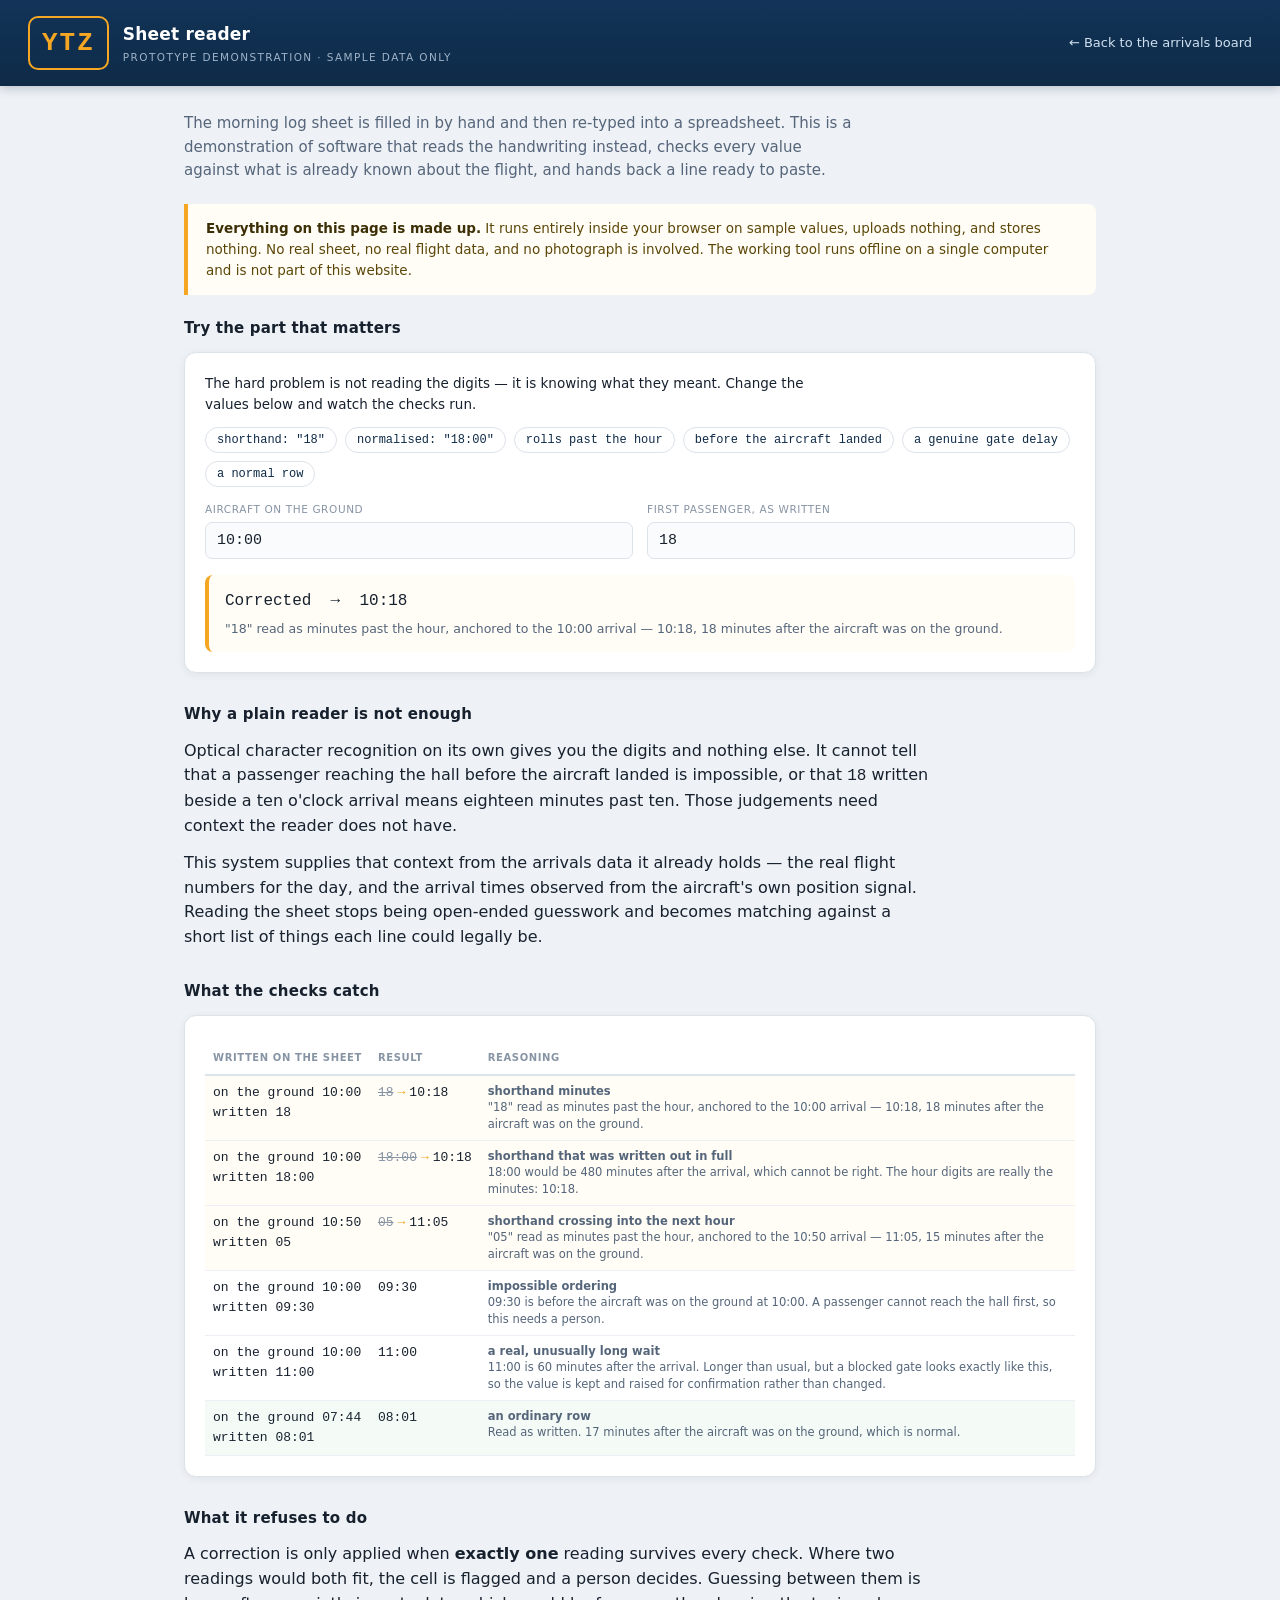
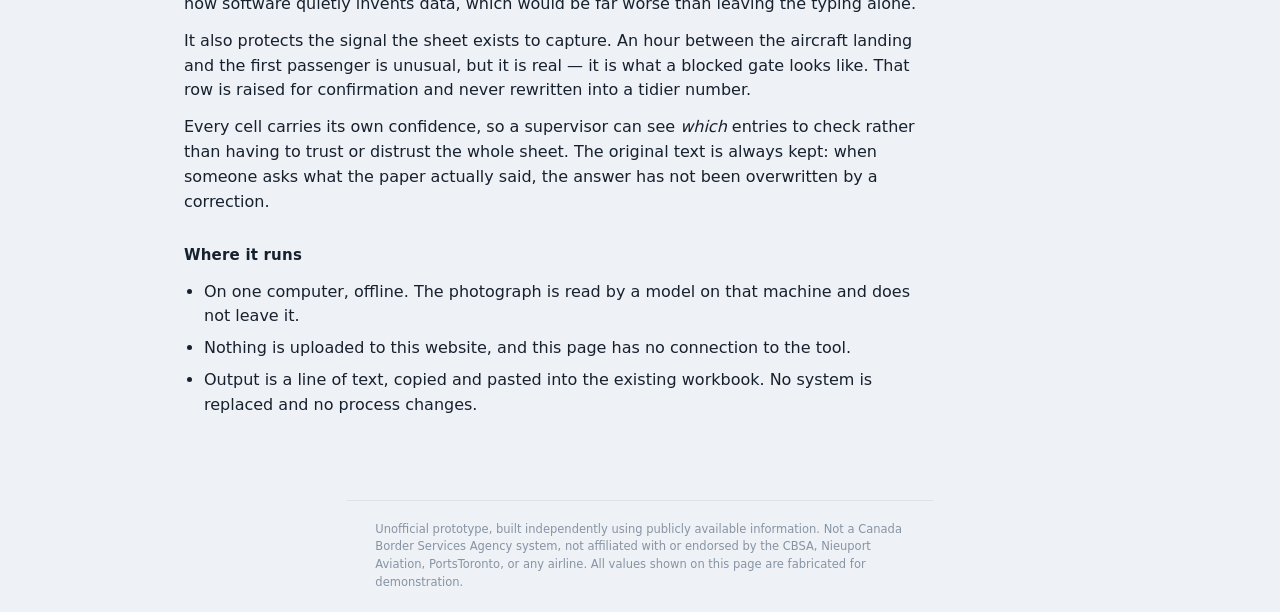
==== sheet-reader.html @ 6d871af1 "Add a public demonstration of the handwritten-sheet reader The working tool reads a photographed shi" ====
<!doctype html>
<html lang="en">
<head>
<meta charset="UTF-8">
<meta name="viewport" content="width=device-width, initial-scale=1.0">
<meta name="description" content="Demonstration of an automated reader for handwritten shift log sheets — runs entirely in your browser on sample data.">
<meta http-equiv="Content-Security-Policy" content="default-src 'self'; style-src 'self' 'unsafe-inline'; script-src 'self' 'unsafe-inline'; img-src 'self' data:; base-uri 'none'; object-src 'none'; form-action 'none'">
<meta name="referrer" content="no-referrer">
<title>Sheet reader — demonstration</title>
<link rel="icon" href="icon-192.png" type="image/png">
<style>
:root{
  --bg:#eef1f5;--panel:#fff;--line:#dde3ea;--line-soft:#ecf0f4;--text:#17212e;
  --dim:#55657a;--faint:#8794a4;--navy:#0e2a47;--amber:#f5a623;--blue:#0b5cad;
  --green:#0e8a4a;--red:#c8102e;
  --mono:"SF Mono","Cascadia Code",Consolas,"Roboto Mono",monospace;
  --sans:-apple-system,"Segoe UI",Roboto,Inter,system-ui,sans-serif;
}
*{margin:0;padding:0;box-sizing:border-box}
body{background:var(--bg);color:var(--text);font-family:var(--sans);line-height:1.55}
a{color:var(--blue);text-decoration:none}
a:hover{text-decoration:underline}

.topbar{display:flex;justify-content:space-between;align-items:center;gap:16px;
  padding:16px 28px;background:linear-gradient(180deg,#123458 0%,var(--navy) 100%);
  color:#fff;box-shadow:0 2px 10px rgba(14,42,71,.25);flex-wrap:wrap}
.brand{display:flex;align-items:center;gap:14px}
.brand-code{font-family:var(--mono);font-size:26px;font-weight:700;letter-spacing:2px;
  color:var(--amber);border:2px solid var(--amber);border-radius:10px;padding:5px 12px}
.brand h1{font-size:17px;font-weight:600;letter-spacing:.2px}
.brand-sub{font-size:10.5px;letter-spacing:1.4px;color:#9fb3c8;margin-top:2px}
.back{color:#cfe0f0;font-size:13px}

main{max-width:960px;margin:0 auto;padding:26px 24px 70px}
.lede{font-size:15px;color:var(--dim);margin-bottom:22px;max-width:70ch}
h2{font-size:15px;margin:30px 0 12px;letter-spacing:.2px}
h2:first-of-type{margin-top:0}
p{margin-bottom:12px;max-width:74ch}
.card{background:var(--panel);border:1px solid var(--line);border-radius:12px;
  padding:20px;margin-bottom:18px;box-shadow:0 2px 8px rgba(23,33,46,.06)}

.notice{border-left:4px solid var(--amber);background:#fffdf6;
  border-radius:0 8px 8px 0;padding:14px 18px;margin-bottom:22px;font-size:13.5px;color:#5c4708}
.notice b{color:#3d2f05}

/* ---- interactive demo ---- */
.try{display:grid;grid-template-columns:repeat(auto-fit,minmax(150px,1fr));gap:14px;margin-bottom:16px}
label{display:block;font-size:10.5px;letter-spacing:.6px;text-transform:uppercase;
  color:var(--faint);margin-bottom:5px}
input{width:100%;font-family:var(--mono);font-size:15px;padding:9px 11px;
  border:1px solid var(--line);border-radius:7px;background:#fafbfd;color:var(--text)}
input:focus{outline:none;border-color:var(--amber);background:#fff}
.verdict{border-radius:8px;padding:14px 16px;font-size:14px;border-left:4px solid var(--line);background:#fafbfd}
.verdict.repaired{border-left-color:var(--amber);background:#fffdf6}
.verdict.clean{border-left-color:var(--green);background:#f4fbf7}
.verdict.bad{border-left-color:var(--red);background:#fff5f6}
.verdict .headline{font-family:var(--mono);font-size:16px;margin-bottom:5px}
.verdict .why{font-size:12.5px;color:var(--dim)}
.chips{display:flex;gap:8px;flex-wrap:wrap;margin-bottom:14px}
.chip{font-size:12px;padding:5px 11px;border:1px solid var(--line);border-radius:20px;
  background:#fff;cursor:pointer;color:var(--navy);font-family:var(--mono)}
.chip:hover{border-color:var(--amber);background:#fffdf6}

table{width:100%;border-collapse:collapse;font-size:13px;margin-top:6px}
th{text-align:left;font-size:10px;letter-spacing:.6px;text-transform:uppercase;
  color:var(--faint);padding:8px 8px;border-bottom:2px solid var(--line);white-space:nowrap}
td{padding:7px 8px;border-bottom:1px solid var(--line-soft);vertical-align:top;font-family:var(--mono)}
td.note{font-family:var(--sans);font-size:11.5px;color:var(--dim);line-height:1.45}
tr.changed td{background:#fffdf6}
tr.kept td{background:#f4fbf7}
.strike{color:var(--faint);text-decoration:line-through}
.arrow{color:var(--amber);padding:0 4px}
.scroll{overflow-x:auto}

ul{margin:0 0 12px 20px}
li{margin-bottom:7px;max-width:72ch}
footer{border-top:1px solid var(--line);padding:20px 28px;font-size:11.5px;
  color:var(--faint);max-width:80ch;margin:0 auto}
@media (max-width:640px){
  main{padding:20px 14px 50px}
  .topbar{padding:14px 16px}
}
</style>
</head>
<body>

<header class="topbar">
  <div class="brand">
    <div class="brand-code">YTZ</div>
    <div>
      <h1>Sheet reader</h1>
      <div class="brand-sub">PROTOTYPE DEMONSTRATION &middot; SAMPLE DATA ONLY</div>
    </div>
  </div>
  <a class="back" href="index.html">&larr; Back to the arrivals board</a>
</header>

<main>

<p class="lede">
  The morning log sheet is filled in by hand and then re-typed into a spreadsheet.
  This is a demonstration of software that reads the handwriting instead, checks
  every value against what is already known about the flight, and hands back a
  line ready to paste.
</p>

<div class="notice">
  <b>Everything on this page is made up.</b> It runs entirely inside your browser
  on sample values, uploads nothing, and stores nothing. No real sheet, no real
  flight data, and no photograph is involved. The working tool runs offline on a
  single computer and is not part of this website.
</div>

<h2>Try the part that matters</h2>
<div class="card">
  <p style="font-size:13.5px">
    The hard problem is not reading the digits — it is knowing what they meant.
    Change the values below and watch the checks run.
  </p>

  <div class="chips">
    <button class="chip" data-ata="10:00" data-first="18">shorthand: "18"</button>
    <button class="chip" data-ata="10:00" data-first="18:00">normalised: "18:00"</button>
    <button class="chip" data-ata="10:50" data-first="05">rolls past the hour</button>
    <button class="chip" data-ata="10:00" data-first="09:30">before the aircraft landed</button>
    <button class="chip" data-ata="10:00" data-first="11:00">a genuine gate delay</button>
    <button class="chip" data-ata="07:44" data-first="08:01">a normal row</button>
  </div>

  <div class="try">
    <div>
      <label for="ata">Aircraft on the ground</label>
      <input id="ata" value="10:00" autocomplete="off" spellcheck="false">
    </div>
    <div>
      <label for="first">First passenger, as written</label>
      <input id="first" value="18" autocomplete="off" spellcheck="false">
    </div>
  </div>

  <div class="verdict" id="verdict"></div>
</div>

<h2>Why a plain reader is not enough</h2>
<p>
  Optical character recognition on its own gives you the digits and nothing else.
  It cannot tell that a passenger reaching the hall before the aircraft landed is
  impossible, or that <span style="font-family:var(--mono)">18</span> written
  beside a ten o'clock arrival means eighteen minutes past ten. Those judgements
  need context the reader does not have.
</p>
<p>
  This system supplies that context from the arrivals data it already holds — the
  real flight numbers for the day, and the arrival times observed from the
  aircraft's own position signal. Reading the sheet stops being open-ended
  guesswork and becomes matching against a short list of things each line could
  legally be.
</p>

<h2>What the checks catch</h2>
<div class="card scroll">
  <table>
    <thead><tr><th>Written on the sheet</th><th>Result</th><th>Reasoning</th></tr></thead>
    <tbody id="examples"></tbody>
  </table>
</div>

<h2>What it refuses to do</h2>
<p>
  A correction is only applied when <b>exactly one</b> reading survives every
  check. Where two readings would both fit, the cell is flagged and a person
  decides. Guessing between them is how software quietly invents data, which
  would be far worse than leaving the typing alone.
</p>
<p>
  It also protects the signal the sheet exists to capture. An hour between the
  aircraft landing and the first passenger is unusual, but it is real — it is
  what a blocked gate looks like. That row is raised for confirmation and never
  rewritten into a tidier number.
</p>
<p>
  Every cell carries its own confidence, so a supervisor can see <em>which</em>
  entries to check rather than having to trust or distrust the whole sheet. The
  original text is always kept: when someone asks what the paper actually said,
  the answer has not been overwritten by a correction.
</p>

<h2>Where it runs</h2>
<ul>
  <li>On one computer, offline. The photograph is read by a model on that machine and does not leave it.</li>
  <li>Nothing is uploaded to this website, and this page has no connection to the tool.</li>
  <li>Output is a line of text, copied and pasted into the existing workbook. No system is replaced and no process changes.</li>
</ul>

</main>

<footer>
  Unofficial prototype, built independently using publicly available information.
  Not a Canada Border Services Agency system, not affiliated with or endorsed by
  the CBSA, Nieuport Aviation, PortsToronto, or any airline. All values shown on
  this page are fabricated for demonstration.
</footer>

<script>
"use strict";

/* The same rules as the real validator, kept deliberately small and readable.
   Minutes since midnight throughout. */
var DEPLANE_MIN = 3;      // an aircraft needs time to taxi and open a door
var DEPLANE_MAX = 35;     // beyond this is unusual enough to want a human
var DEPLANE_HARD = 90;    // beyond this the reading itself is not believable

function parseTime(text){
  var s = String(text || "").replace(/\D/g, "");
  if (!s || s.length > 4 || s.length <= 2) return null;
  var h = s.length === 3 ? +s[0] : +s.slice(0, 2);
  var m = s.length === 3 ? +s.slice(1) : +s.slice(2);
  return (h > 23 || m > 59) ? null : h * 60 + m;
}
function bareMinutes(text){
  var s = String(text || "").replace(/\D/g, "");
  return (s.length >= 1 && s.length <= 2 && +s <= 59) ? +s : null;
}
function fmt(mins){
  if (mins === null || mins === undefined) return "—";
  mins = ((mins % 1440) + 1440) % 1440;
  return String(Math.floor(mins / 60)).padStart(2, "0") + ":" + String(mins % 60).padStart(2, "0");
}

/* Returns {value, state, why} where state is clean | repaired | flagged. */
function resolve(ataText, writtenText){
  var anchor = parseTime(ataText);
  var written = String(writtenText || "").trim();
  if (anchor === null) return {value:null, state:"flagged", why:"The arrival time is not readable, so there is nothing to check against."};
  if (!written)        return {value:null, state:"flagged", why:"Nothing written in this cell."};

  var literal = parseTime(written);
  var hour = Math.floor(anchor / 60) * 60;

  // Shorthand: one or two digits are minutes past the arrival's hour.
  if (literal === null){
    var mins = bareMinutes(written);
    if (mins !== null){
      var opts = [hour + mins, hour + 60 + mins];
      for (var i = 0; i < opts.length; i++){
        var d = opts[i] - anchor;
        if (d >= DEPLANE_MIN && d <= DEPLANE_MAX){
          return {value:opts[i], state:"repaired",
            why:'"' + written + '" read as minutes past the hour, anchored to the ' + fmt(anchor) +
                " arrival — " + fmt(opts[i]) + ", " + d + " minutes after the aircraft was on the ground."};
        }
      }
    }
    return {value:null, state:"flagged", why:'"' + written + '" cannot be read as a time.'};
  }

  var delta = literal - anchor;
  if (delta >= DEPLANE_MIN && delta <= DEPLANE_MAX){
    return {value:literal, state:"clean",
      why:"Read as written. " + delta + " minutes after the aircraft was on the ground, which is normal."};
  }

  // Only reinterpret when the literal reading is impossible — never when it is
  // merely unusual, or a real gate delay would be erased.
  var impossible = delta < DEPLANE_MIN || delta > DEPLANE_HARD;
  if (impossible && literal % 60 === 0){
    var asMinutes = literal / 60;
    if (asMinutes <= 59){
      var cands = [hour + asMinutes, hour + 60 + asMinutes];
      for (var j = 0; j < cands.length; j++){
        var dd = cands[j] - anchor;
        if (dd >= DEPLANE_MIN && dd <= DEPLANE_MAX){
          return {value:cands[j], state:"repaired",
            why:fmt(literal) + " would be " + delta + " minutes after the arrival, which cannot be right. " +
                "The hour digits are really the minutes: " + fmt(cands[j]) + "."};
        }
      }
    }
  }

  if (delta < DEPLANE_MIN){
    return {value:literal, state:"flagged",
      why:fmt(literal) + " is before the aircraft was on the ground at " + fmt(anchor) +
          ". A passenger cannot reach the hall first, so this needs a person."};
  }
  if (delta > DEPLANE_HARD){
    return {value:literal, state:"flagged",
      why:fmt(literal) + " is " + delta + " minutes after the arrival — too long to be a transcription of this line."};
  }
  return {value:literal, state:"flagged",
    why:fmt(literal) + " is " + delta + " minutes after the arrival. Longer than usual, but a blocked gate looks " +
        "exactly like this, so the value is kept and raised for confirmation rather than changed."};
}

var VERDICT_CLASS = {clean:"clean", repaired:"repaired", flagged:"bad"};
var VERDICT_LABEL = {clean:"Accepted as written", repaired:"Corrected", flagged:"Needs a person"};

function run(){
  var out = resolve(document.getElementById("ata").value, document.getElementById("first").value);
  var el = document.getElementById("verdict");
  el.className = "verdict " + VERDICT_CLASS[out.state];
  el.innerHTML = '<div class="headline">' + VERDICT_LABEL[out.state] +
    (out.value !== null ? " &nbsp;&rarr;&nbsp; " + fmt(out.value) : "") + "</div>" +
    '<div class="why">' + esc(out.why) + "</div>";
}
function esc(s){
  return String(s).replace(/[&<>"']/g, function(c){
    return {"&":"&amp;","<":"&lt;",">":"&gt;",'"':"&quot;","'":"&#39;"}[c];
  });
}

document.getElementById("ata").addEventListener("input", run);
document.getElementById("first").addEventListener("input", run);
Array.prototype.forEach.call(document.querySelectorAll(".chip"), function(chip){
  chip.addEventListener("click", function(){
    document.getElementById("ata").value = chip.dataset.ata;
    document.getElementById("first").value = chip.dataset.first;
    run();
  });
});

/* The worked examples table is generated by the same code that powers the box
   above, so the page cannot drift out of step with its own logic. */
var EXAMPLES = [
  ["10:00", "18",    "shorthand minutes"],
  ["10:00", "18:00", "shorthand that was written out in full"],
  ["10:50", "05",    "shorthand crossing into the next hour"],
  ["10:00", "09:30", "impossible ordering"],
  ["10:00", "11:00", "a real, unusually long wait"],
  ["07:44", "08:01", "an ordinary row"]
];
document.getElementById("examples").innerHTML = EXAMPLES.map(function(row){
  var ata = row[0], written = row[1], label = row[2];
  var out = resolve(ata, written);
  var changed = out.state === "repaired";
  var cls = changed ? "changed" : (out.state === "clean" ? "kept" : "");
  var result = out.value === null ? "—" :
    (changed ? '<span class="strike">' + esc(written) + '</span><span class="arrow">&rarr;</span>' + fmt(out.value)
             : fmt(out.value));
  return '<tr class="' + cls + '"><td>on the ground ' + esc(ata) + "<br>written " + esc(written) +
         "</td><td>" + result + "</td><td class=\"note\"><b>" + esc(label) + "</b><br>" + esc(out.why) + "</td></tr>";
}).join("");

run();
</script>
</body>
</html>
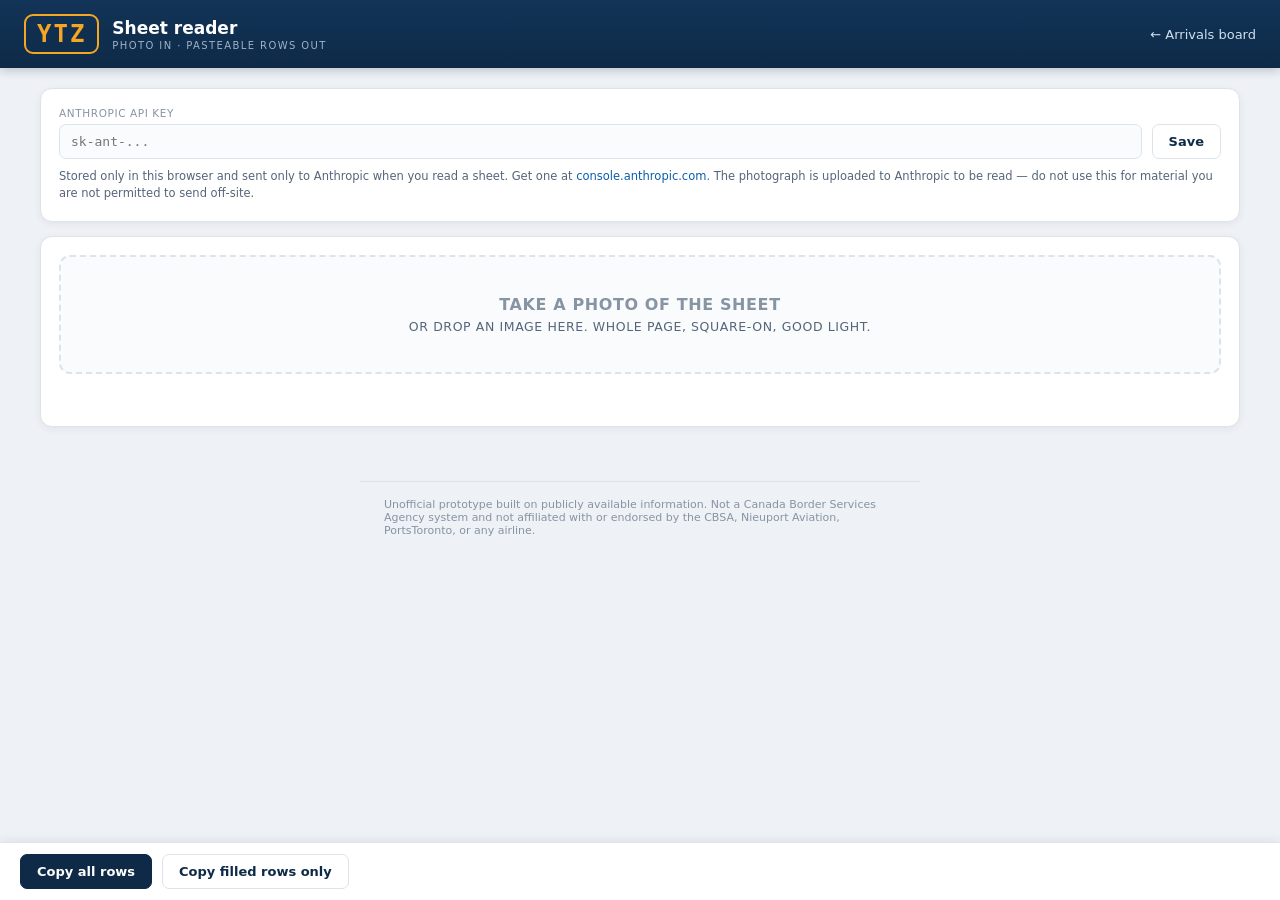
==== commit 5bd4305f: "Replace the dead radar feed: airplanes.live closed its free API Every request to api.airplanes.live " ====
--- a/sheet-reader.html
+++ b/sheet-reader.html
@@ -3,10 +3,11 @@
 <head>
 <meta charset="UTF-8">
 <meta name="viewport" content="width=device-width, initial-scale=1.0">
-<meta name="description" content="Demonstration of an automated reader for handwritten shift log sheets — runs entirely in your browser on sample data.">
-<meta http-equiv="Content-Security-Policy" content="default-src 'self'; style-src 'self' 'unsafe-inline'; script-src 'self' 'unsafe-inline'; img-src 'self' data:; base-uri 'none'; object-src 'none'; form-action 'none'">
+<meta name="description" content="Photograph a handwritten shift sheet and get a line ready to paste into the workbook.">
+<meta name="theme-color" content="#0e2a47">
+<meta http-equiv="Content-Security-Policy" content="default-src 'self'; style-src 'self' 'unsafe-inline'; script-src 'self' 'unsafe-inline'; img-src 'self' data: blob:; connect-src 'self' https://api.anthropic.com https://crrrykfftzlzymmmawsn.supabase.co; base-uri 'none'; object-src 'none'; form-action 'none'">
 <meta name="referrer" content="no-referrer">
-<title>Sheet reader — demonstration</title>
+<title>Sheet reader</title>
 <link rel="icon" href="icon-192.png" type="image/png">
 <style>
 :root{
@@ -17,69 +18,78 @@
   --sans:-apple-system,"Segoe UI",Roboto,Inter,system-ui,sans-serif;
 }
 *{margin:0;padding:0;box-sizing:border-box}
-body{background:var(--bg);color:var(--text);font-family:var(--sans);line-height:1.55}
-a{color:var(--blue);text-decoration:none}
-a:hover{text-decoration:underline}
+body{background:var(--bg);color:var(--text);font-family:var(--sans);padding-bottom:76px}
+a{color:var(--blue);text-decoration:none}a:hover{text-decoration:underline}
 
 .topbar{display:flex;justify-content:space-between;align-items:center;gap:16px;
-  padding:16px 28px;background:linear-gradient(180deg,#123458 0%,var(--navy) 100%);
+  padding:14px 24px;background:linear-gradient(180deg,#123458,var(--navy));
   color:#fff;box-shadow:0 2px 10px rgba(14,42,71,.25);flex-wrap:wrap}
-.brand{display:flex;align-items:center;gap:14px}
-.brand-code{font-family:var(--mono);font-size:26px;font-weight:700;letter-spacing:2px;
-  color:var(--amber);border:2px solid var(--amber);border-radius:10px;padding:5px 12px}
-.brand h1{font-size:17px;font-weight:600;letter-spacing:.2px}
-.brand-sub{font-size:10.5px;letter-spacing:1.4px;color:#9fb3c8;margin-top:2px}
+.brand{display:flex;align-items:center;gap:13px}
+.brand-code{font-family:var(--mono);font-size:24px;font-weight:700;letter-spacing:2px;
+  color:var(--amber);border:2px solid var(--amber);border-radius:9px;padding:4px 11px}
+.brand h1{font-size:17px;font-weight:600}
+.brand-sub{font-size:10px;letter-spacing:1.4px;color:#9fb3c8;margin-top:2px}
 .back{color:#cfe0f0;font-size:13px}
 
-main{max-width:960px;margin:0 auto;padding:26px 24px 70px}
-.lede{font-size:15px;color:var(--dim);margin-bottom:22px;max-width:70ch}
-h2{font-size:15px;margin:30px 0 12px;letter-spacing:.2px}
-h2:first-of-type{margin-top:0}
-p{margin-bottom:12px;max-width:74ch}
+main{max-width:1240px;margin:0 auto;padding:20px 20px 40px}
 .card{background:var(--panel);border:1px solid var(--line);border-radius:12px;
-  padding:20px;margin-bottom:18px;box-shadow:0 2px 8px rgba(23,33,46,.06)}
-
-.notice{border-left:4px solid var(--amber);background:#fffdf6;
-  border-radius:0 8px 8px 0;padding:14px 18px;margin-bottom:22px;font-size:13.5px;color:#5c4708}
-.notice b{color:#3d2f05}
-
-/* ---- interactive demo ---- */
-.try{display:grid;grid-template-columns:repeat(auto-fit,minmax(150px,1fr));gap:14px;margin-bottom:16px}
+  padding:18px;margin-bottom:14px;box-shadow:0 2px 8px rgba(23,33,46,.06)}
+
+/* ---- key setup ---- */
+.keyrow{display:flex;gap:10px;align-items:flex-end;flex-wrap:wrap}
+.keyrow > div{flex:1;min-width:260px}
 label{display:block;font-size:10.5px;letter-spacing:.6px;text-transform:uppercase;
   color:var(--faint);margin-bottom:5px}
-input{width:100%;font-family:var(--mono);font-size:15px;padding:9px 11px;
-  border:1px solid var(--line);border-radius:7px;background:#fafbfd;color:var(--text)}
+input[type=password],input[type=text]{width:100%;font-family:var(--mono);font-size:13px;
+  padding:9px 11px;border:1px solid var(--line);border-radius:7px;background:#fafbfd;color:var(--text)}
 input:focus{outline:none;border-color:var(--amber);background:#fff}
-.verdict{border-radius:8px;padding:14px 16px;font-size:14px;border-left:4px solid var(--line);background:#fafbfd}
-.verdict.repaired{border-left-color:var(--amber);background:#fffdf6}
-.verdict.clean{border-left-color:var(--green);background:#f4fbf7}
-.verdict.bad{border-left-color:var(--red);background:#fff5f6}
-.verdict .headline{font-family:var(--mono);font-size:16px;margin-bottom:5px}
-.verdict .why{font-size:12.5px;color:var(--dim)}
-.chips{display:flex;gap:8px;flex-wrap:wrap;margin-bottom:14px}
-.chip{font-size:12px;padding:5px 11px;border:1px solid var(--line);border-radius:20px;
-  background:#fff;cursor:pointer;color:var(--navy);font-family:var(--mono)}
-.chip:hover{border-color:var(--amber);background:#fffdf6}
-
-table{width:100%;border-collapse:collapse;font-size:13px;margin-top:6px}
-th{text-align:left;font-size:10px;letter-spacing:.6px;text-transform:uppercase;
-  color:var(--faint);padding:8px 8px;border-bottom:2px solid var(--line);white-space:nowrap}
-td{padding:7px 8px;border-bottom:1px solid var(--line-soft);vertical-align:top;font-family:var(--mono)}
-td.note{font-family:var(--sans);font-size:11.5px;color:var(--dim);line-height:1.45}
-tr.changed td{background:#fffdf6}
-tr.kept td{background:#f4fbf7}
-.strike{color:var(--faint);text-decoration:line-through}
-.arrow{color:var(--amber);padding:0 4px}
+.keynote{font-size:11.5px;color:var(--dim);margin-top:9px;line-height:1.5}
+
+/* ---- upload ---- */
+.drop{border:2px dashed var(--line);border-radius:11px;padding:38px 20px;text-align:center;
+  cursor:pointer;background:#fafbfd;display:block}
+.drop:hover,.drop.over{border-color:var(--amber);background:#fffdf7}
+.drop .big{font-size:16px;font-weight:600;margin-bottom:5px}
+.drop .small{font-size:12.5px;color:var(--dim)}
+input[type=file]{display:none}
+
+.status{font-size:13.5px;color:var(--dim);margin-top:12px;min-height:22px;line-height:1.5}
+.status .err{color:var(--red)}
+.spin{display:inline-block;width:13px;height:13px;border:2px solid var(--line);
+  border-top-color:var(--amber);border-radius:50%;animation:sp .7s linear infinite;
+  vertical-align:-2px;margin-right:7px}
+@keyframes sp{to{transform:rotate(360deg)}}
+
+/* ---- results ---- */
+.bar{display:flex;gap:16px;flex-wrap:wrap;font-size:13px;margin-bottom:12px;align-items:center}
+.bar b{font-family:var(--mono)}
+.bar .warn{color:var(--red)}
 .scroll{overflow-x:auto}
-
-ul{margin:0 0 12px 20px}
-li{margin-bottom:7px;max-width:72ch}
-footer{border-top:1px solid var(--line);padding:20px 28px;font-size:11.5px;
-  color:var(--faint);max-width:80ch;margin:0 auto}
-@media (max-width:640px){
-  main{padding:20px 14px 50px}
-  .topbar{padding:14px 16px}
-}
+table{width:100%;border-collapse:collapse;font-size:13px}
+th{text-align:left;font-size:9.5px;letter-spacing:.5px;text-transform:uppercase;color:var(--faint);
+  padding:7px 5px;border-bottom:2px solid var(--line);white-space:nowrap}
+td{padding:3px 5px;border-bottom:1px solid var(--line-soft);vertical-align:top}
+tr.review{background:#fff9ec}
+.cell{width:100%;min-width:64px;border:1px solid transparent;border-radius:5px;padding:4px 5px;
+  font-family:var(--mono);font-size:13px;background:transparent;color:var(--text)}
+.cell:focus{border-color:var(--amber);background:#fff;outline:none}
+.cell.medium{border-left:3px solid var(--amber)}
+.cell.low,.cell.failed{border-left:3px solid var(--red);background:#fff5f6}
+.why{font-size:10px;color:var(--dim);line-height:1.4;margin-top:2px;max-width:190px}
+.was{color:var(--faint);font-style:italic}
+
+.actions{position:fixed;bottom:0;left:0;right:0;background:var(--panel);
+  border-top:1px solid var(--line);padding:11px 20px;display:flex;gap:10px;align-items:center;
+  flex-wrap:wrap;box-shadow:0 -2px 10px rgba(23,33,46,.07)}
+button{font:600 13px var(--sans);padding:9px 16px;border-radius:7px;border:1px solid var(--line);
+  background:#fff;color:var(--navy);cursor:pointer}
+button.primary{background:var(--navy);color:#fff;border-color:var(--navy)}
+button:disabled{opacity:.45;cursor:default}
+.hint{font-size:12px;color:var(--dim)}
+.ok{color:var(--green);font-weight:600}
+footer{border-top:1px solid var(--line);padding:16px 24px;font-size:11px;color:var(--faint);
+  max-width:80ch;margin:0 auto}
+@media (max-width:640px){main{padding:14px 12px 30px}.topbar{padding:12px 14px}}
 </style>
 </head>
 <body>
@@ -89,259 +99,584 @@
     <div class="brand-code">YTZ</div>
     <div>
       <h1>Sheet reader</h1>
-      <div class="brand-sub">PROTOTYPE DEMONSTRATION &middot; SAMPLE DATA ONLY</div>
+      <div class="brand-sub">PHOTO IN &middot; PASTEABLE ROWS OUT</div>
     </div>
   </div>
-  <a class="back" href="index.html">&larr; Back to the arrivals board</a>
+  <a class="back" href="index.html">&larr; Arrivals board</a>
 </header>
 
 <main>
 
-<p class="lede">
-  The morning log sheet is filled in by hand and then re-typed into a spreadsheet.
-  This is a demonstration of software that reads the handwriting instead, checks
-  every value against what is already known about the flight, and hands back a
-  line ready to paste.
-</p>
-
-<div class="notice">
-  <b>Everything on this page is made up.</b> It runs entirely inside your browser
-  on sample values, uploads nothing, and stores nothing. No real sheet, no real
-  flight data, and no photograph is involved. The working tool runs offline on a
-  single computer and is not part of this website.
+<div class="card" id="setupCard">
+  <div class="keyrow">
+    <div>
+      <label for="key">Anthropic API key</label>
+      <input type="password" id="key" placeholder="sk-ant-..." autocomplete="off" spellcheck="false">
+    </div>
+    <button id="saveKey">Save</button>
+  </div>
+  <div class="keynote">
+    Stored only in this browser and sent only to Anthropic when you read a sheet.
+    Get one at <a href="https://console.anthropic.com/settings/keys" target="_blank" rel="noopener noreferrer">console.anthropic.com</a>.
+    The photograph is uploaded to Anthropic to be read — do not use this for material you are not permitted to send off-site.
+  </div>
 </div>
 
-<h2>Try the part that matters</h2>
 <div class="card">
-  <p style="font-size:13.5px">
-    The hard problem is not reading the digits — it is knowing what they meant.
-    Change the values below and watch the checks run.
-  </p>
-
-  <div class="chips">
-    <button class="chip" data-ata="10:00" data-first="18">shorthand: "18"</button>
-    <button class="chip" data-ata="10:00" data-first="18:00">normalised: "18:00"</button>
-    <button class="chip" data-ata="10:50" data-first="05">rolls past the hour</button>
-    <button class="chip" data-ata="10:00" data-first="09:30">before the aircraft landed</button>
-    <button class="chip" data-ata="10:00" data-first="11:00">a genuine gate delay</button>
-    <button class="chip" data-ata="07:44" data-first="08:01">a normal row</button>
-  </div>
-
-  <div class="try">
-    <div>
-      <label for="ata">Aircraft on the ground</label>
-      <input id="ata" value="10:00" autocomplete="off" spellcheck="false">
-    </div>
-    <div>
-      <label for="first">First passenger, as written</label>
-      <input id="first" value="18" autocomplete="off" spellcheck="false">
-    </div>
-  </div>
-
-  <div class="verdict" id="verdict"></div>
+  <label class="drop" id="drop" for="file">
+    <div class="big">Take a photo of the sheet</div>
+    <div class="small">Or drop an image here. Whole page, square-on, good light.</div>
+  </label>
+  <input type="file" id="file" accept="image/*" capture="environment">
+  <div class="status" id="status"></div>
 </div>
 
-<h2>Why a plain reader is not enough</h2>
-<p>
-  Optical character recognition on its own gives you the digits and nothing else.
-  It cannot tell that a passenger reaching the hall before the aircraft landed is
-  impossible, or that <span style="font-family:var(--mono)">18</span> written
-  beside a ten o'clock arrival means eighteen minutes past ten. Those judgements
-  need context the reader does not have.
-</p>
-<p>
-  This system supplies that context from the arrivals data it already holds — the
-  real flight numbers for the day, and the arrival times observed from the
-  aircraft's own position signal. Reading the sheet stops being open-ended
-  guesswork and becomes matching against a short list of things each line could
-  legally be.
-</p>
-
-<h2>What the checks catch</h2>
-<div class="card scroll">
-  <table>
-    <thead><tr><th>Written on the sheet</th><th>Result</th><th>Reasoning</th></tr></thead>
-    <tbody id="examples"></tbody>
-  </table>
+<div class="card" id="resultCard" hidden>
+  <div class="bar" id="bar"></div>
+  <div class="scroll"><table id="table"></table></div>
 </div>
 
-<h2>What it refuses to do</h2>
-<p>
-  A correction is only applied when <b>exactly one</b> reading survives every
-  check. Where two readings would both fit, the cell is flagged and a person
-  decides. Guessing between them is how software quietly invents data, which
-  would be far worse than leaving the typing alone.
-</p>
-<p>
-  It also protects the signal the sheet exists to capture. An hour between the
-  aircraft landing and the first passenger is unusual, but it is real — it is
-  what a blocked gate looks like. That row is raised for confirmation and never
-  rewritten into a tidier number.
-</p>
-<p>
-  Every cell carries its own confidence, so a supervisor can see <em>which</em>
-  entries to check rather than having to trust or distrust the whole sheet. The
-  original text is always kept: when someone asks what the paper actually said,
-  the answer has not been overwritten by a correction.
-</p>
-
-<h2>Where it runs</h2>
-<ul>
-  <li>On one computer, offline. The photograph is read by a model on that machine and does not leave it.</li>
-  <li>Nothing is uploaded to this website, and this page has no connection to the tool.</li>
-  <li>Output is a line of text, copied and pasted into the existing workbook. No system is replaced and no process changes.</li>
-</ul>
-
 </main>
 
+<div class="actions" id="actions" hidden>
+  <button class="primary" id="copy">Copy all rows</button>
+  <button id="copyFilled">Copy filled rows only</button>
+  <span class="hint" id="hint"></span>
+</div>
+
 <footer>
-  Unofficial prototype, built independently using publicly available information.
-  Not a Canada Border Services Agency system, not affiliated with or endorsed by
-  the CBSA, Nieuport Aviation, PortsToronto, or any airline. All values shown on
-  this page are fabricated for demonstration.
+  Unofficial prototype built on publicly available information. Not a Canada Border
+  Services Agency system and not affiliated with or endorsed by the CBSA, Nieuport
+  Aviation, PortsToronto, or any airline.
 </footer>
 
 <script>
 "use strict";
-
-/* The same rules as the real validator, kept deliberately small and readable.
-   Minutes since midnight throughout. */
-var DEPLANE_MIN = 3;      // an aircraft needs time to taxi and open a door
-var DEPLANE_MAX = 35;     // beyond this is unusual enough to want a human
-var DEPLANE_HARD = 90;    // beyond this the reading itself is not believable
+var $ = function(id){ return document.getElementById(id); };
+
+/* ==========================================================================
+   1. Settings
+   ========================================================================== */
+var KEY_STORE = "ytz-reader-key";
+var SUPA = "https://crrrykfftzlzymmmawsn.supabase.co/rest/v1";
+var SUPA_KEY = "sb_publishable_b5eZTW04X5TiOo_vt190Rg_rRLkz3Gf";
+var MODEL = "claude-opus-5";
+
+var COLUMNS = ["flight_no","origin","eta","ata","crew_count","pax_count",
+               "first_pax_pil","last_pax_pil","gate","bso_count"];
+var LABELS = {flight_no:"Flight",origin:"Origin",eta:"ETA",ata:"ATA",crew_count:"Crew",
+              pax_count:"Pax",first_pax_pil:"First pax",last_pax_pil:"Last pax",
+              gate:"Gate",bso_count:"BSOs"};
+var OPERATIONAL = ["ata","pax_count","first_pax_pil","last_pax_pil","gate","bso_count"];
+
+/* ==========================================================================
+   2. The repair engine — same rules as the Python validator
+   ========================================================================== */
+var DEPLANE_MIN = 3, DEPLANE_MAX = 35, DEPLANE_HARD = 90;
+var PROCESSING_MAX = 180;
+var SEATS = {DH8D:78, E75S:76, E75L:76, E295:132, CRJ9:76, BCS3:137};
+var MAX_SEATS = 137;
+var CONFUSE = {"0":["6","8","9"],"1":["7","4"],"2":["7","3"],"3":["8","5","2"],
+               "4":["9","1"],"5":["6","3","8"],"6":["0","5","8"],"7":["1","2","9"],
+               "8":["0","3","6","5"],"9":["4","7","0"]};
+
+function digitsOf(t){ return String(t == null ? "" : t).replace(/\D/g, ""); }
 
 function parseTime(text){
-  var s = String(text || "").replace(/\D/g, "");
+  var s = digitsOf(text);
   if (!s || s.length > 4 || s.length <= 2) return null;
-  var h = s.length === 3 ? +s[0] : +s.slice(0, 2);
+  var h = s.length === 3 ? +s[0] : +s.slice(0,2);
   var m = s.length === 3 ? +s.slice(1) : +s.slice(2);
-  return (h > 23 || m > 59) ? null : h * 60 + m;
+  return (h > 23 || m > 59) ? null : h*60 + m;
 }
 function bareMinutes(text){
-  var s = String(text || "").replace(/\D/g, "");
+  var s = digitsOf(text);
   return (s.length >= 1 && s.length <= 2 && +s <= 59) ? +s : null;
 }
-function fmt(mins){
-  if (mins === null || mins === undefined) return "—";
-  mins = ((mins % 1440) + 1440) % 1440;
-  return String(Math.floor(mins / 60)).padStart(2, "0") + ":" + String(mins % 60).padStart(2, "0");
-}
-
-/* Returns {value, state, why} where state is clean | repaired | flagged. */
-function resolve(ataText, writtenText){
-  var anchor = parseTime(ataText);
-  var written = String(writtenText || "").trim();
-  if (anchor === null) return {value:null, state:"flagged", why:"The arrival time is not readable, so there is nothing to check against."};
-  if (!written)        return {value:null, state:"flagged", why:"Nothing written in this cell."};
-
-  var literal = parseTime(written);
-  var hour = Math.floor(anchor / 60) * 60;
-
-  // Shorthand: one or two digits are minutes past the arrival's hour.
+function fmt(m){
+  if (m === null || m === undefined) return null;
+  m = ((m % 1440) + 1440) % 1440;
+  return String(Math.floor(m/60)).padStart(2,"0") + ":" + String(m%60).padStart(2,"0");
+}
+function variants(text){
+  var d = digitsOf(text), out = [];
+  for (var i = 0; i < d.length; i++){
+    var alts = CONFUSE[d[i]] || [];
+    for (var j = 0; j < alts.length; j++) out.push(d.slice(0,i) + alts[j] + d.slice(i+1));
+  }
+  return out;
+}
+
+/* Flight-number distance: prefix and digits weighted separately, so a
+   different airline is never treated as a near miss. */
+function splitFlight(s){
+  var m = /^([A-Z]*)(\d*)$/.exec(String(s || "").replace(/[^A-Za-z0-9]/g,"").toUpperCase());
+  return m ? {p:m[1], d:m[2]} : {p:"", d:""};
+}
+function flightDistance(written, known){
+  var w = splitFlight(written), k = splitFlight(known);
+  if (!w.d || !k.d) return 99;
+  var cost = (w.p === k.p) ? 0 : (w.p ? 5 : 1);
+  if (w.d.length !== k.d.length) return cost + 3;
+  for (var i = 0; i < w.d.length; i++) if (w.d[i] !== k.d[i]) cost++;
+  return cost;
+}
+function matchFlight(written, known){
+  if (!written || !known.length) return {flight:null, distance:99};
+  var scored = known.map(function(k){ return {d:flightDistance(written,k.flight_no), k:k}; })
+                    .sort(function(a,b){ return a.d - b.d; });
+  // An ambiguous match is no match.
+  if (scored.length > 1 && scored[1].d === scored[0].d && scored[1].k.flight_no !== scored[0].k.flight_no)
+    return {flight:null, distance:scored[0].d};
+  return {flight:scored[0].k, distance:scored[0].d};
+}
+
+function mkCell(v){
+  return {value:(v == null || v === "") ? null : String(v).trim(), raw:null, conf:"high", notes:[]};
+}
+function repair(cell, val, why, conf){
+  if (cell.raw === null) cell.raw = cell.value;
+  cell.value = val; cell.conf = conf || "medium"; cell.notes.push(why);
+}
+var RANK = {high:0, medium:1, low:2, failed:3};
+function flag(cell, why, conf){
+  conf = conf || "low";
+  if (RANK[conf] > RANK[cell.conf]) cell.conf = conf;
+  cell.notes.push(why);
+}
+
+/* Resolve one handwritten time against the thing it must follow. */
+function resolveTime(cell, name, anchor, anchorName, lo, hi, hard){
+  if (!cell.value) return null;
+  var literal = parseTime(cell.value);
+  var hour = anchor === null ? null : Math.floor(anchor/60)*60;
+
   if (literal === null){
-    var mins = bareMinutes(written);
-    if (mins !== null){
+    var mins = bareMinutes(cell.value);
+    if (mins !== null && anchor !== null){
       var opts = [hour + mins, hour + 60 + mins];
       for (var i = 0; i < opts.length; i++){
         var d = opts[i] - anchor;
-        if (d >= DEPLANE_MIN && d <= DEPLANE_MAX){
-          return {value:opts[i], state:"repaired",
-            why:'"' + written + '" read as minutes past the hour, anchored to the ' + fmt(anchor) +
-                " arrival — " + fmt(opts[i]) + ", " + d + " minutes after the aircraft was on the ground."};
+        if (d >= lo && d <= hi){
+          repair(cell, fmt(opts[i]), name + ': "' + cell.value + '" read as minutes past the hour, anchored to ' + anchorName + " " + fmt(anchor));
+          return opts[i];
         }
       }
     }
-    return {value:null, state:"flagged", why:'"' + written + '" cannot be read as a time.'};
-  }
-
+    flag(cell, name + ': "' + cell.value + '" is not a readable time', "failed");
+    return null;
+  }
+
+  cell.value = fmt(literal);
+  if (anchor === null) return literal;
   var delta = literal - anchor;
-  if (delta >= DEPLANE_MIN && delta <= DEPLANE_MAX){
-    return {value:literal, state:"clean",
-      why:"Read as written. " + delta + " minutes after the aircraft was on the ground, which is normal."};
-  }
-
-  // Only reinterpret when the literal reading is impossible — never when it is
-  // merely unusual, or a real gate delay would be erased.
-  var impossible = delta < DEPLANE_MIN || delta > DEPLANE_HARD;
-  if (impossible && literal % 60 === 0){
-    var asMinutes = literal / 60;
-    if (asMinutes <= 59){
-      var cands = [hour + asMinutes, hour + 60 + asMinutes];
-      for (var j = 0; j < cands.length; j++){
-        var dd = cands[j] - anchor;
-        if (dd >= DEPLANE_MIN && dd <= DEPLANE_MAX){
-          return {value:cands[j], state:"repaired",
-            why:fmt(literal) + " would be " + delta + " minutes after the arrival, which cannot be right. " +
-                "The hour digits are really the minutes: " + fmt(cands[j]) + "."};
-        }
+  if (delta >= lo && delta <= hi) return literal;
+
+  var cands = [];
+  var bm = bareMinutes(cell.value);
+  if (bm !== null){
+    [hour + bm, hour + 60 + bm].forEach(function(c){ if (c - anchor >= lo && c - anchor <= hi) cands.push([c,"minutes past the hour"]); });
+  }
+  // Shorthand that got written out in full ("18" -> "18:00"). Only when the
+  // literal reading is impossible, never when it is merely unusual — a real
+  // gate delay must survive untouched.
+  if ((delta < lo || delta > hard) && literal % 60 === 0 && literal/60 <= 59){
+    var asMin = literal/60;
+    [hour + asMin, hour + 60 + asMin].forEach(function(c){
+      if (c - anchor >= lo && c - anchor <= hi) cands.push([c,"hour digits read as minutes"]);
+    });
+  }
+  variants(cell.value).forEach(function(v){
+    var c = parseTime(v);
+    if (c !== null && c - anchor >= lo && c - anchor <= hi) cands.push([c,"single-digit misread"]);
+  });
+
+  var seen = {}, uniq = [];
+  cands.forEach(function(c){ if (!seen[c[0]]){ seen[c[0]] = 1; uniq.push(c); } });
+
+  if (uniq.length === 1){
+    repair(cell, fmt(uniq[0][0]), name + ": " + fmt(literal) + " is " + delta + " min from " + anchorName +
+           " " + fmt(anchor) + ", outside the expected " + lo + "-" + hi + "; repaired as " + uniq[0][1]);
+    return uniq[0][0];
+  }
+  if (uniq.length > 1){
+    flag(cell, name + ": " + fmt(literal) + " is implausible; " + uniq.length + " readings would fit - needs a person");
+    return literal;
+  }
+  if (delta < lo)      flag(cell, name + ": " + fmt(literal) + " is before " + anchorName + " " + fmt(anchor) + " - impossible", "failed");
+  else if (delta > hard) flag(cell, name + ": " + fmt(literal) + " is " + delta + " min after " + anchorName + " - too long to be this line", "failed");
+  else                 flag(cell, name + ": " + delta + " min after " + anchorName + ", longer than usual - confirm it is real", "medium");
+  return literal;
+}
+
+function intCell(cell, name, lo, hi){
+  if (!cell.value) return;
+  var d = digitsOf(cell.value);
+  if (!d){ flag(cell, name + ': "' + cell.value + '" is not a number', "failed"); return; }
+  var n = +d; cell.value = String(n);
+  if (n >= lo && n <= hi) return;
+  var fits = [];
+  variants(d).forEach(function(v){ var x = +v; if (v && x >= lo && x <= hi && fits.indexOf(x) < 0) fits.push(x); });
+  if (fits.length === 1) repair(cell, String(fits[0]), name + ": " + n + " is outside " + lo + "-" + hi + "; one plausible misread fits");
+  else flag(cell, name + ": " + n + " is outside the expected " + lo + "-" + hi);
+}
+
+function isUnfilled(row){
+  return OPERATIONAL.every(function(c){ return !row[c].value; });
+}
+
+function validateRow(row, known){
+  var unfilled = isUnfilled(row);
+
+  var m = matchFlight(row.flight_no.value, known), flight = m.flight;
+  if (flight && m.distance === 0){ /* exact */ }
+  else if (flight && m.distance <= 2)
+    repair(row.flight_no, flight.flight_no, 'flight: "' + row.flight_no.value + '" corrected to ' +
+           flight.flight_no + ", the only flight that day within " + m.distance + " character(s)");
+  else if (known.length){
+    flag(row.flight_no, 'flight: "' + row.flight_no.value + '" matches no flight on this date');
+    flight = null;
+  }
+
+  var etaMin = parseTime(row.eta.value);
+  if (etaMin !== null) row.eta.value = fmt(etaMin);
+  if (unfilled) return;
+
+  var ataMin = parseTime(row.ata.value);
+  if (flight && flight.touchdown !== null && flight.touchdown !== undefined){
+    if (ataMin === null){
+      repair(row.ata, fmt(flight.touchdown), "ATA: blank on paper; filled from the recorded arrival", "high");
+      ataMin = flight.touchdown;
+    } else if (Math.abs(ataMin - flight.touchdown) > 10){
+      repair(row.ata, fmt(flight.touchdown), "ATA: paper says " + fmt(ataMin) + ", recorded arrival is " +
+             fmt(flight.touchdown) + "; using the recorded time");
+      ataMin = flight.touchdown;
+    } else row.ata.value = fmt(ataMin);
+  } else if (ataMin !== null) row.ata.value = fmt(ataMin);
+  else if (row.ata.value) flag(row.ata, 'ATA: "' + row.ata.value + '" is not a readable time', "failed");
+
+  var anchor = ataMin, aName = "ATA", lo = DEPLANE_MIN, hi = DEPLANE_MAX, hard = DEPLANE_HARD;
+  if (anchor === null && etaMin !== null){ anchor = etaMin; aName = "ETA"; lo = -60; hi = 150; hard = 240; }
+
+  var first = resolveTime(row.first_pax_pil, "first passenger", anchor, aName, lo, hi, hard);
+  resolveTime(row.last_pax_pil, "last passenger", first, "first passenger", 0, PROCESSING_MAX, PROCESSING_MAX);
+
+  var seats = flight ? (SEATS[(flight.type || "").toUpperCase()] || MAX_SEATS) : MAX_SEATS;
+  intCell(row.pax_count, "passengers", 0, seats);
+  intCell(row.crew_count, "crew", 2, 6);
+  intCell(row.bso_count, "officers", 1, 25);
+
+  if (flight && flight.origin && !row.origin.value)
+    repair(row.origin, flight.origin, "origin: blank on paper; " + flight.flight_no + " came from " + flight.origin, "high");
+  else if (flight && flight.origin && row.origin.value){
+    var w = row.origin.value.toUpperCase();
+    if (w !== flight.origin.toUpperCase() && flight.origin.toUpperCase().indexOf(w) !== 0)
+      repair(row.origin, flight.origin, "origin: paper says " + row.origin.value + ", " + flight.flight_no + " came from " + flight.origin);
+  }
+}
+
+function worst(row){
+  var w = "high";
+  COLUMNS.forEach(function(c){ if (RANK[row[c].conf] > RANK[w]) w = row[c].conf; });
+  return w;
+}
+function needsReview(row){
+  if (isUnfilled(row)) return false;
+  return RANK[worst(row)] >= RANK.low;
+}
+
+/* ==========================================================================
+   3. Flight ground truth
+   ========================================================================== */
+function torontoHHMM(iso){
+  if (!iso) return null;
+  var d = new Date(iso);
+  if (isNaN(d)) return null;
+  var p = new Intl.DateTimeFormat("en-GB",{timeZone:"America/Toronto",hour:"2-digit",minute:"2-digit",hour12:false}).format(d);
+  return p;
+}
+function loadKnown(date){
+  if (!date) return Promise.resolve([]);
+  var url = SUPA + "/flights?select=flight_no,origin_code,sched_local,touchdown_at,aircraft_type&service_date=eq." + date;
+  return fetch(url, {headers:{apikey:SUPA_KEY, Authorization:"Bearer " + SUPA_KEY}})
+    .then(function(r){ return r.ok ? r.json() : []; })
+    .then(function(rows){
+      return (rows || []).filter(function(r){ return r.flight_no; }).map(function(r){
+        var td = torontoHHMM(r.touchdown_at);
+        return {flight_no:r.flight_no, origin:r.origin_code, type:r.aircraft_type,
+                touchdown: td ? parseTime(td) : null};
+      });
+    })
+    .catch(function(){ return []; });
+}
+/* The Date box is often blank; the flight list identifies the day. */
+function inferDate(written){
+  var digits = {}, n = 0;
+  written.forEach(function(f){ var d = digitsOf(f); if (d){ if(!digits[d]) n++; digits[d] = 1; } });
+  if (!n) return Promise.resolve(null);
+  var days = [];
+  for (var i = 0; i < 8; i++){
+    var d = new Date(Date.now() - i*86400000);
+    days.push(d.toISOString().slice(0,10));
+  }
+  return Promise.all(days.map(loadKnown)).then(function(all){
+    var best = null, score = 0;
+    all.forEach(function(known, i){
+      if (!known.length) return;
+      var hit = 0;
+      Object.keys(digits).forEach(function(d){
+        if (known.some(function(k){ return digitsOf(k.flight_no) === d; })) hit++;
+      });
+      var s = hit / n;
+      if (s > score){ score = s; best = days[i]; }
+    });
+    return score >= 0.8 ? best : null;   // a weak match would anchor to the wrong day
+  });
+}
+
+/* ==========================================================================
+   4. Reading the photograph
+   ========================================================================== */
+var PROMPT = [
+"Transcribe this photographed shift log sheet.",
+"",
+'The page is titled "Daily Shift Report (Primary Inspection Line)". Its header is',
+"two tiers - grouping labels on top, real column names underneath:",
+"",
+"  FLIGHT # | ORIGIN CODE | TIMES(ETA, ATA) | COUNTS(CREW, PAX) |",
+"  TIMES(FIRST PAX, LAST PAX) | GATE | BSO's",
+"",
+"Map them to these fields, left to right:",
+"  flight_no      digits only is normal (\"2118\", \"8548\") - do NOT add an airline",
+"                 prefix, transcribe what is on the page",
+"  origin         three-letter code, e.g. EWR BOS LGA ORD IAD MDW BNA",
+"  eta            first TIMES column",
+"  ata            second TIMES column",
+"  crew_count     first COUNTS column",
+"  pax_count      second COUNTS column",
+"  first_pax_pil  third TIMES column",
+"  last_pax_pil   fourth TIMES column",
+"  gate",
+"  bso_count      the \"BSO's\" column",
+"",
+"Two kinds of content share this page, and the difference matters:",
+"",
+"  Pre-written before the shift: flight_no, origin, eta, and usually crew_count.",
+"  Neat and complete down the page.",
+"",
+"  Filled in during the shift: ata, pax_count, first_pax_pil, last_pax_pil, gate,",
+"  bso_count. On most rows these are EMPTY because the flight has not landed yet.",
+"  That is normal - return null. Never carry a value down from the row above and",
+"  never invent a plausible number for a blank cell. A wrongly-filled blank is far",
+"  worse than an empty one.",
+"",
+"Transcribe EXACTLY what is written. Do not correct, tidy, or infer:",
+"- Times are usually four digits with no separator (\"0800\"). Copy that form.",
+"- If a time reads \"18\" and you think it means 10:18, write \"18\". A separate",
+"  program resolves shorthand using flight data you cannot see.",
+"- If a digit is genuinely ambiguous, give your best reading AND name that field",
+"  in illegible_fields for that row.",
+"",
+"Read the service date from the box at the top. If blank, leave service_date null.",
+"Return one entry per flight row, top to bottom, skipping headers and blank lines."
+].join("\n");
+
+var SCHEMA = {
+  type:"object",
+  properties:{
+    service_date:{type:["string","null"]},
+    rows:{type:"array", items:{
+      type:"object",
+      properties:{
+        flight_no:{type:["string","null"]}, origin:{type:["string","null"]},
+        eta:{type:["string","null"]}, ata:{type:["string","null"]},
+        crew_count:{type:["string","null"]}, pax_count:{type:["string","null"]},
+        first_pax_pil:{type:["string","null"]}, last_pax_pil:{type:["string","null"]},
+        gate:{type:["string","null"]}, bso_count:{type:["string","null"]},
+        illegible_fields:{type:"array", items:{type:"string"}}
+      },
+      required:["flight_no","origin","eta","ata","crew_count","pax_count",
+                "first_pax_pil","last_pax_pil","gate","bso_count","illegible_fields"],
+      additionalProperties:false
+    }}
+  },
+  required:["service_date","rows"],
+  additionalProperties:false
+};
+
+function readSheet(base64, mediaType, key){
+  return fetch("https://api.anthropic.com/v1/messages", {
+    method:"POST",
+    headers:{
+      "content-type":"application/json",
+      "x-api-key":key,
+      "anthropic-version":"2023-06-01",
+      "anthropic-dangerous-direct-browser-access":"true"
+    },
+    body: JSON.stringify({
+      model: MODEL,
+      max_tokens: 16000,
+      output_config: {format:{type:"json_schema", schema:SCHEMA}, effort:"high"},
+      messages:[{role:"user", content:[
+        {type:"image", source:{type:"base64", media_type:mediaType, data:base64}},
+        {type:"text", text:PROMPT}
+      ]}]
+    })
+  }).then(function(res){
+    return res.json().then(function(body){
+      if (!res.ok){
+        var msg = (body && body.error && body.error.message) || ("HTTP " + res.status);
+        if (res.status === 401) msg = "That API key was rejected. Check it and save again.";
+        if (res.status === 429) msg = "Rate limited by the API. Wait a moment and try again.";
+        throw new Error(msg);
       }
-    }
-  }
-
-  if (delta < DEPLANE_MIN){
-    return {value:literal, state:"flagged",
-      why:fmt(literal) + " is before the aircraft was on the ground at " + fmt(anchor) +
-          ". A passenger cannot reach the hall first, so this needs a person."};
-  }
-  if (delta > DEPLANE_HARD){
-    return {value:literal, state:"flagged",
-      why:fmt(literal) + " is " + delta + " minutes after the arrival — too long to be a transcription of this line."};
-  }
-  return {value:literal, state:"flagged",
-    why:fmt(literal) + " is " + delta + " minutes after the arrival. Longer than usual, but a blocked gate looks " +
-        "exactly like this, so the value is kept and raised for confirmation rather than changed."};
-}
-
-var VERDICT_CLASS = {clean:"clean", repaired:"repaired", flagged:"bad"};
-var VERDICT_LABEL = {clean:"Accepted as written", repaired:"Corrected", flagged:"Needs a person"};
-
-function run(){
-  var out = resolve(document.getElementById("ata").value, document.getElementById("first").value);
-  var el = document.getElementById("verdict");
-  el.className = "verdict " + VERDICT_CLASS[out.state];
-  el.innerHTML = '<div class="headline">' + VERDICT_LABEL[out.state] +
-    (out.value !== null ? " &nbsp;&rarr;&nbsp; " + fmt(out.value) : "") + "</div>" +
-    '<div class="why">' + esc(out.why) + "</div>";
-}
+      if (body.stop_reason === "refusal") throw new Error("The model declined to read this image.");
+      var text = (body.content || []).filter(function(b){ return b.type === "text"; }).map(function(b){ return b.text; }).join("");
+      if (!text) throw new Error("The model returned nothing to read.");
+      return JSON.parse(text);
+    });
+  });
+}
+
+/* ==========================================================================
+   5. Wiring
+   ========================================================================== */
+var savedKey = "";
+try { savedKey = localStorage.getItem(KEY_STORE) || ""; } catch(e){}
+if (savedKey) $("key").value = savedKey;
+
+$("saveKey").addEventListener("click", function(){
+  var v = $("key").value.trim();
+  try { v ? localStorage.setItem(KEY_STORE, v) : localStorage.removeItem(KEY_STORE); } catch(e){}
+  savedKey = v;
+  $("status").textContent = v ? "Key saved on this device." : "Key cleared.";
+});
+
+$("drop").addEventListener("dragover", function(e){ e.preventDefault(); $("drop").classList.add("over"); });
+$("drop").addEventListener("dragleave", function(){ $("drop").classList.remove("over"); });
+$("drop").addEventListener("drop", function(e){
+  e.preventDefault(); $("drop").classList.remove("over");
+  if (e.dataTransfer.files[0]) handle(e.dataTransfer.files[0]);
+});
+$("file").addEventListener("change", function(e){ if (e.target.files[0]) handle(e.target.files[0]); });
+
+function setStatus(html){ $("status").innerHTML = html; }
+
+/* Phone photos are far larger than the model needs. Scaling down keeps the
+   upload quick without losing the handwriting. */
+function toBase64(file){
+  return new Promise(function(resolve, reject){
+    var img = new Image(), url = URL.createObjectURL(file);
+    img.onload = function(){
+      URL.revokeObjectURL(url);
+      var max = 1900, scale = Math.min(1, max / Math.max(img.width, img.height));
+      var c = document.createElement("canvas");
+      c.width = Math.round(img.width * scale); c.height = Math.round(img.height * scale);
+      c.getContext("2d").drawImage(img, 0, 0, c.width, c.height);
+      var data = c.toDataURL("image/jpeg", 0.92);
+      resolve({b64:data.split(",")[1], type:"image/jpeg"});
+    };
+    img.onerror = function(){ URL.revokeObjectURL(url); reject(new Error("That file could not be opened as an image.")); };
+    img.src = url;
+  });
+}
+
+function handle(file){
+  var key = (savedKey || $("key").value).trim();
+  if (!key){ setStatus('<span class="err">Enter your Anthropic API key first.</span>'); return; }
+  $("resultCard").hidden = true; $("actions").hidden = true;
+  setStatus('<span class="spin"></span>Reading the sheet — this usually takes 20 to 40 seconds.');
+
+  toBase64(file)
+    .then(function(img){ return readSheet(img.b64, img.type, key); })
+    .then(function(raw){
+      setStatus('<span class="spin"></span>Checking against known flights…');
+      var rows = (raw.rows || []).map(function(r){
+        var row = {};
+        COLUMNS.forEach(function(c){ row[c] = mkCell(r[c]); });
+        (r.illegible_fields || []).forEach(function(f){ if (row[f]) flag(row[f], "the handwriting was ambiguous"); });
+        return row;
+      });
+      var date = raw.service_date;
+      var step = date ? Promise.resolve(date)
+                      : inferDate(rows.map(function(r){ return r.flight_no.value; }));
+      return step.then(function(d){
+        return loadKnown(d).then(function(known){
+          rows.forEach(function(r){ validateRow(r, known); });
+          render(rows, d, !raw.service_date && d, known.length);
+          setStatus("");
+        });
+      });
+    })
+    .catch(function(err){ setStatus('<span class="err">' + esc(err.message) + "</span>"); });
+}
+
+var CURRENT = [];
+function render(rows, date, inferred, knownCount){
+  CURRENT = rows;
+  var review = rows.filter(needsReview).length;
+  var filled = rows.filter(function(r){ return !isUnfilled(r); }).length;
+
+  $("bar").innerHTML =
+    "<span>Date <b>" + esc(date || "not found") + (inferred ? " (from the flight list)" : "") + "</b></span>" +
+    "<span>Rows <b>" + rows.length + "</b></span>" +
+    "<span>Filled in <b>" + filled + "</b></span>" +
+    "<span" + (review ? ' class="warn"' : "") + ">Needs a look <b>" + review + "</b></span>" +
+    "<span>Matched against <b>" + knownCount + "</b> known flights</span>";
+
+  var h = "<thead><tr>" + COLUMNS.map(function(c){ return "<th>" + LABELS[c] + "</th>"; }).join("") + "</tr></thead><tbody>";
+  rows.forEach(function(row, i){
+    h += '<tr class="' + (needsReview(row) ? "review" : "") + '">';
+    COLUMNS.forEach(function(col){
+      var c = row[col];
+      h += "<td><input class=\"cell " + (c.conf === "high" ? "" : c.conf) + "\" data-r=\"" + i +
+           "\" data-c=\"" + col + "\" value=\"" + esc(c.value == null ? "" : c.value) + "\">";
+      if (c.raw != null && c.raw !== c.value) h += '<div class="why was">paper: ' + esc(c.raw) + "</div>";
+      if (c.notes.length) h += '<div class="why">' + c.notes.map(esc).join("<br>") + "</div>";
+      h += "</td>";
+    });
+    h += "</tr>";
+  });
+  $("table").innerHTML = h + "</tbody>";
+  $("resultCard").hidden = false;
+  $("actions").hidden = false;
+  $("hint").textContent = review
+    ? "Amber and red cells were changed or could not be confirmed — check those against the paper."
+    : "Every filled cell passed its checks.";
+}
+
+function collect(onlyFilled){
+  var grid = {};
+  document.querySelectorAll("input.cell").forEach(function(el){
+    var r = el.dataset.r;
+    (grid[r] = grid[r] || {})[el.dataset.c] = el.value;
+  });
+  return Object.keys(grid).sort(function(a,b){ return a - b; })
+    .filter(function(i){
+      if (!onlyFilled) return true;
+      return OPERATIONAL.some(function(c){ return (grid[i][c] || "").trim(); });
+    })
+    .map(function(i){ return COLUMNS.map(function(c){ return grid[i][c] || ""; }).join("\t"); })
+    .join("\n");
+}
+function doCopy(onlyFilled){
+  var text = collect(onlyFilled);
+  if (!text){ $("hint").textContent = "Nothing to copy."; return; }
+  navigator.clipboard.writeText(text).then(function(){
+    var n = text.split("\n").length;
+    $("hint").innerHTML = '<span class="ok">Copied ' + n + ' row' + (n === 1 ? "" : "s") + " — paste with Ctrl+V.</span>";
+  }).catch(function(){
+    $("hint").textContent = "Could not reach the clipboard; select the table and copy manually.";
+  });
+}
+$("copy").addEventListener("click", function(){ doCopy(false); });
+$("copyFilled").addEventListener("click", function(){ doCopy(true); });
+
 function esc(s){
   return String(s).replace(/[&<>"']/g, function(c){
     return {"&":"&amp;","<":"&lt;",">":"&gt;",'"':"&quot;","'":"&#39;"}[c];
   });
 }
-
-document.getElementById("ata").addEventListener("input", run);
-document.getElementById("first").addEventListener("input", run);
-Array.prototype.forEach.call(document.querySelectorAll(".chip"), function(chip){
-  chip.addEventListener("click", function(){
-    document.getElementById("ata").value = chip.dataset.ata;
-    document.getElementById("first").value = chip.dataset.first;
-    run();
-  });
-});
-
-/* The worked examples table is generated by the same code that powers the box
-   above, so the page cannot drift out of step with its own logic. */
-var EXAMPLES = [
-  ["10:00", "18",    "shorthand minutes"],
-  ["10:00", "18:00", "shorthand that was written out in full"],
-  ["10:50", "05",    "shorthand crossing into the next hour"],
-  ["10:00", "09:30", "impossible ordering"],
-  ["10:00", "11:00", "a real, unusually long wait"],
-  ["07:44", "08:01", "an ordinary row"]
-];
-document.getElementById("examples").innerHTML = EXAMPLES.map(function(row){
-  var ata = row[0], written = row[1], label = row[2];
-  var out = resolve(ata, written);
-  var changed = out.state === "repaired";
-  var cls = changed ? "changed" : (out.state === "clean" ? "kept" : "");
-  var result = out.value === null ? "—" :
-    (changed ? '<span class="strike">' + esc(written) + '</span><span class="arrow">&rarr;</span>' + fmt(out.value)
-             : fmt(out.value));
-  return '<tr class="' + cls + '"><td>on the ground ' + esc(ata) + "<br>written " + esc(written) +
-         "</td><td>" + result + "</td><td class=\"note\"><b>" + esc(label) + "</b><br>" + esc(out.why) + "</td></tr>";
-}).join("");
-
-run();
 </script>
 </body>
 </html>
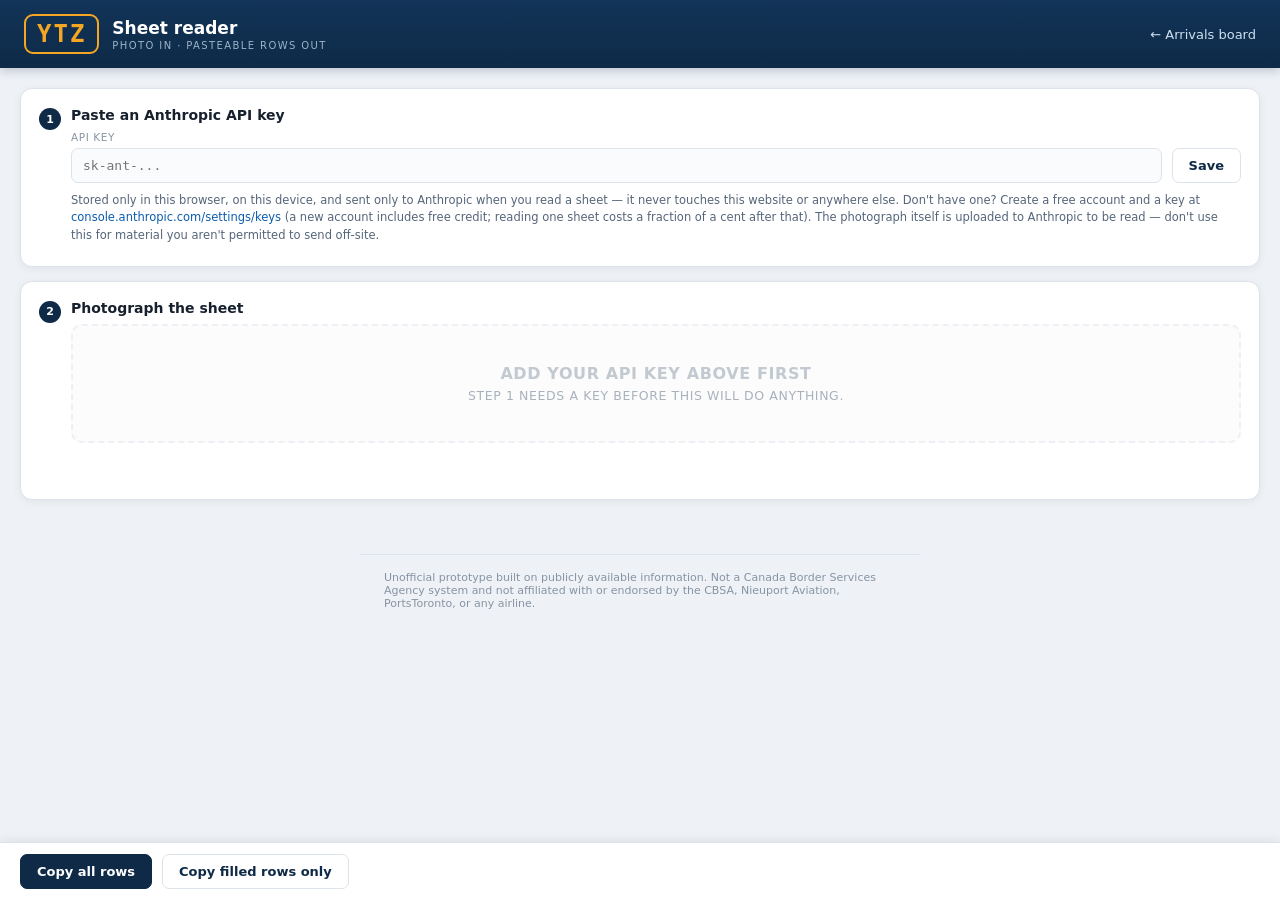
==== commit 8d1e2333: "Match the sheet reader to the real workbook, fix the key-entry UX The output columns were a guess fr" ====
--- a/sheet-reader.html
+++ b/sheet-reader.html
@@ -31,9 +31,17 @@
 .brand-sub{font-size:10px;letter-spacing:1.4px;color:#9fb3c8;margin-top:2px}
 .back{color:#cfe0f0;font-size:13px}
 
-main{max-width:1240px;margin:0 auto;padding:20px 20px 40px}
+main{max-width:1400px;margin:0 auto;padding:20px 20px 40px}
 .card{background:var(--panel);border:1px solid var(--line);border-radius:12px;
   padding:18px;margin-bottom:14px;box-shadow:0 2px 8px rgba(23,33,46,.06)}
+
+/* ---- step framing ---- */
+.step{display:flex;gap:10px;align-items:flex-start;margin-bottom:4px}
+.step-num{flex:none;width:22px;height:22px;border-radius:50%;background:var(--navy);color:#fff;
+  font-size:11px;font-weight:700;display:flex;align-items:center;justify-content:center;margin-top:1px}
+.step-num.done{background:var(--green)}
+.step-body{flex:1;min-width:0}
+.step-title{font-size:14px;font-weight:600;margin-bottom:8px}
 
 /* ---- key setup ---- */
 .keyrow{display:flex;gap:10px;align-items:flex-end;flex-wrap:wrap}
@@ -43,12 +51,17 @@
 input[type=password],input[type=text]{width:100%;font-family:var(--mono);font-size:13px;
   padding:9px 11px;border:1px solid var(--line);border-radius:7px;background:#fafbfd;color:var(--text)}
 input:focus{outline:none;border-color:var(--amber);background:#fff}
+input.flash{border-color:var(--red);background:#fff5f6}
 .keynote{font-size:11.5px;color:var(--dim);margin-top:9px;line-height:1.5}
+.keystatus{font-size:12px;margin-top:8px;display:none;align-items:center;gap:6px}
+.keystatus.show{display:flex}
+.keystatus .dot{width:7px;height:7px;border-radius:50%;background:var(--green)}
 
 /* ---- upload ---- */
 .drop{border:2px dashed var(--line);border-radius:11px;padding:38px 20px;text-align:center;
-  cursor:pointer;background:#fafbfd;display:block}
+  cursor:pointer;background:#fafbfd;display:block;transition:opacity .15s}
 .drop:hover,.drop.over{border-color:var(--amber);background:#fffdf7}
+.drop.locked{opacity:.5;cursor:not-allowed}
 .drop .big{font-size:16px;font-weight:600;margin-bottom:5px}
 .drop .small{font-size:12.5px;color:var(--dim)}
 input[type=file]{display:none}
@@ -65,17 +78,20 @@
 .bar b{font-family:var(--mono)}
 .bar .warn{color:var(--red)}
 .scroll{overflow-x:auto}
-table{width:100%;border-collapse:collapse;font-size:13px}
-th{text-align:left;font-size:9.5px;letter-spacing:.5px;text-transform:uppercase;color:var(--faint);
-  padding:7px 5px;border-bottom:2px solid var(--line);white-space:nowrap}
-td{padding:3px 5px;border-bottom:1px solid var(--line-soft);vertical-align:top}
+table{width:100%;border-collapse:collapse;font-size:12.5px}
+th{text-align:left;font-size:9.5px;letter-spacing:.4px;text-transform:uppercase;color:var(--faint);
+  padding:7px 4px;border-bottom:2px solid var(--line);white-space:nowrap}
+th.grp{border-bottom:1px solid var(--line-soft);color:var(--dim);font-weight:700}
+td{padding:3px 4px;border-bottom:1px solid var(--line-soft);vertical-align:top}
 tr.review{background:#fff9ec}
-.cell{width:100%;min-width:64px;border:1px solid transparent;border-radius:5px;padding:4px 5px;
-  font-family:var(--mono);font-size:13px;background:transparent;color:var(--text)}
+tr.cancelled{background:#f4f5f7}
+tr.cancelled input.cell{color:var(--faint);font-style:italic}
+.cell{width:100%;min-width:46px;border:1px solid transparent;border-radius:5px;padding:4px 4px;
+  font-family:var(--mono);font-size:12.5px;background:transparent;color:var(--text)}
 .cell:focus{border-color:var(--amber);background:#fff;outline:none}
 .cell.medium{border-left:3px solid var(--amber)}
 .cell.low,.cell.failed{border-left:3px solid var(--red);background:#fff5f6}
-.why{font-size:10px;color:var(--dim);line-height:1.4;margin-top:2px;max-width:190px}
+.why{font-size:9.5px;color:var(--dim);line-height:1.35;margin-top:2px;max-width:170px}
 .was{color:var(--faint);font-style:italic}
 
 .actions{position:fixed;bottom:0;left:0;right:0;background:var(--panel);
@@ -108,27 +124,44 @@
 <main>
 
 <div class="card" id="setupCard">
-  <div class="keyrow">
-    <div>
-      <label for="key">Anthropic API key</label>
-      <input type="password" id="key" placeholder="sk-ant-..." autocomplete="off" spellcheck="false">
+  <div class="step">
+    <div class="step-num" id="stepNum1">1</div>
+    <div class="step-body">
+      <div class="step-title">Paste an Anthropic API key</div>
+      <div class="keyrow">
+        <div>
+          <label for="key">API key</label>
+          <input type="password" id="key" placeholder="sk-ant-..." autocomplete="off" spellcheck="false">
+        </div>
+        <button id="saveKey">Save</button>
+      </div>
+      <div class="keystatus" id="keyStatus"><span class="dot"></span><span id="keyStatusText"></span></div>
+      <div class="keynote">
+        Stored only in this browser, on this device, and sent only to Anthropic when you read a sheet —
+        it never touches this website or anywhere else.
+        Don't have one? Create a free account and a key at
+        <a href="https://console.anthropic.com/settings/keys" target="_blank" rel="noopener noreferrer">console.anthropic.com/settings/keys</a>
+        (a new account includes free credit; reading one sheet costs a fraction of a cent after that).
+        The photograph itself is uploaded to Anthropic to be read — don't use this for material you
+        aren't permitted to send off-site.
+      </div>
     </div>
-    <button id="saveKey">Save</button>
-  </div>
-  <div class="keynote">
-    Stored only in this browser and sent only to Anthropic when you read a sheet.
-    Get one at <a href="https://console.anthropic.com/settings/keys" target="_blank" rel="noopener noreferrer">console.anthropic.com</a>.
-    The photograph is uploaded to Anthropic to be read — do not use this for material you are not permitted to send off-site.
   </div>
 </div>
 
 <div class="card">
-  <label class="drop" id="drop" for="file">
-    <div class="big">Take a photo of the sheet</div>
-    <div class="small">Or drop an image here. Whole page, square-on, good light.</div>
-  </label>
-  <input type="file" id="file" accept="image/*" capture="environment">
-  <div class="status" id="status"></div>
+  <div class="step">
+    <div class="step-num" id="stepNum2">2</div>
+    <div class="step-body">
+      <div class="step-title">Photograph the sheet</div>
+      <label class="drop" id="drop" for="file">
+        <div class="big" id="dropBig">Take a photo of the sheet</div>
+        <div class="small" id="dropSmall">Or drop an image here. Whole page, square-on, good light.</div>
+      </label>
+      <input type="file" id="file" accept="image/*" capture="environment">
+      <div class="status" id="status"></div>
+    </div>
+  </div>
 </div>
 
 <div class="card" id="resultCard" hidden>
@@ -156,6 +189,18 @@
 
 /* ==========================================================================
    1. Settings
+
+   The columns below match the real "Billy Bishop Toronto City Airport -
+   Daily Shift Report" workbook, column for column, B through R:
+
+     B flight_no   C origin   D eta   E ata   F crew_count   G pax_count
+     H first_pax_pil   I last_pax_pil   J net_process_time   K gate
+     L bso_count   M supt   N ref_cust   O ref_imm   P ref_cfia
+     Q baggage_exams   R acquittals
+
+   net_process_time is column J = "=I-H" in the real workbook - a formula,
+   never handwritten. It is computed here from the two PIL times, the model
+   is never asked to read it, and it is not in the JSON schema below.
    ========================================================================== */
 var KEY_STORE = "ytz-reader-key";
 var SUPA = "https://crrrykfftzlzymmmawsn.supabase.co/rest/v1";
@@ -163,11 +208,33 @@
 var MODEL = "claude-opus-5";
 
 var COLUMNS = ["flight_no","origin","eta","ata","crew_count","pax_count",
-               "first_pax_pil","last_pax_pil","gate","bso_count"];
-var LABELS = {flight_no:"Flight",origin:"Origin",eta:"ETA",ata:"ATA",crew_count:"Crew",
-              pax_count:"Pax",first_pax_pil:"First pax",last_pax_pil:"Last pax",
-              gate:"Gate",bso_count:"BSOs"};
+               "first_pax_pil","last_pax_pil","net_process_time","gate","bso_count",
+               "supt","ref_cust","ref_imm","ref_cfia","baggage_exams","acquittals"];
+var LABELS = {
+  flight_no:"Flight", origin:"Origin", eta:"ETA", ata:"ATA",
+  crew_count:"Crew", pax_count:"Pax",
+  first_pax_pil:"1st pax", last_pax_pil:"Last pax", net_process_time:"Net",
+  gate:"Gate", bso_count:"BSO", supt:"Supt",
+  ref_cust:"Cust", ref_imm:"Imm", ref_cfia:"CFIA",
+  baggage_exams:"Bags", acquittals:"Acq",
+};
+// Two-tier header groups, matching the workbook's own D2:E2 "TIMES",
+// F2:G2 "COUNT", N2:P2 "# OF REFERRALS" merged cells.
+var GROUPS = [
+  {label:"", span:2},                 // flight_no, origin
+  {label:"TIMES", span:2},            // eta, ata
+  {label:"COUNT", span:2},            // crew_count, pax_count
+  {label:"PIL TIMES", span:2},        // first_pax_pil, last_pax_pil
+  {label:"", span:3},                 // net_process_time, gate, bso_count
+  {label:"", span:1},                 // supt
+  {label:"# OF REFERRALS", span:3},   // ref_cust, ref_imm, ref_cfia
+  {label:"", span:2},                 // baggage_exams, acquittals
+];
+// Fields that only get written once the flight has actually landed. A sheet
+// fresh for the day is mostly pre-written schedule with these still blank -
+// that is normal, not an error, and drives the unfilled/pending detection.
 var OPERATIONAL = ["ata","pax_count","first_pax_pil","last_pax_pil","gate","bso_count"];
+var CANCELLED_RE = /^cancell?ed$/i;
 
 /* ==========================================================================
    2. The repair engine — same rules as the Python validator
@@ -309,8 +376,13 @@
   return literal;
 }
 
+/* Numeric counts (pax, crew, BSOs) - range-checked and digit-repaired against
+   known aircraft capacity / crew size, same as the Python validator. A
+   cancelled flight often has the literal word CANCELLED here instead of a
+   number; recognise it and leave it alone rather than flagging it broken. */
 function intCell(cell, name, lo, hi){
   if (!cell.value) return;
+  if (CANCELLED_RE.test(cell.value.trim())){ cell.value = "CANCELLED"; return; }
   var d = digitsOf(cell.value);
   if (!d){ flag(cell, name + ': "' + cell.value + '" is not a number', "failed"); return; }
   var n = +d; cell.value = String(n);
@@ -321,12 +393,56 @@
   else flag(cell, name + ": " + n + " is outside the expected " + lo + "-" + hi);
 }
 
+/* SUPT is a single Y or N. Normalise case and spelling; anything else is
+   flagged rather than guessed. */
+function suptCell(cell){
+  if (!cell.value) return;
+  var v = cell.value.trim();
+  if (CANCELLED_RE.test(v)){ cell.value = "CANCELLED"; return; }
+  var u = v.toUpperCase();
+  if (u === "Y" || u === "YES"){ cell.value = "Y"; return; }
+  if (u === "N" || u === "NO"){ cell.value = "N"; return; }
+  flag(cell, 'SUPT: "' + v + '" is not Y or N', "low");
+}
+
+/* Referrals, baggage exams, acquittals: there is no ground truth to repair
+   these against (unlike a flight number or a known touchdown time), so this
+   only normalises a clean number and flags anything that is neither a number
+   nor CANCELLED. On the real sheet a zero count is usually left blank rather
+   than written as "0" - blank is left as blank here for the same reason. */
+function passCell(cell, name){
+  if (!cell.value) return;
+  var v = cell.value.trim();
+  if (CANCELLED_RE.test(v)){ cell.value = "CANCELLED"; return; }
+  if (/^\d+$/.test(v)){ cell.value = String(+v); return; }
+  flag(cell, name + ': "' + v + '" is not a number or CANCELLED - check the sheet', "low");
+}
+
 function isUnfilled(row){
   return OPERATIONAL.every(function(c){ return !row[c].value; });
 }
+/* Any spelling/case of the word - "cancelled", "Canceled", "CANCELLED" - is
+   folded to one canonical form up front, before isCancelled or any other
+   check runs. Doing this first (rather than inside intCell/suptCell/passCell,
+   which a cancelled row never reaches) is what makes isCancelled reliable
+   regardless of how the model happened to capitalise the word. */
+function normalizeCancelledWords(row){
+  COLUMNS.forEach(function(c){
+    var cell = row[c];
+    if (cell.value && CANCELLED_RE.test(cell.value.trim())) cell.value = "CANCELLED";
+  });
+}
+/* A cancelled flight is a handled, terminal state - not "hasn't happened
+   yet" - even though its operational cells are otherwise blank. Detected by
+   the word CANCELLED appearing anywhere the officer wrote it. */
+function isCancelled(row){
+  return COLUMNS.some(function(c){ return row[c].value === "CANCELLED"; });
+}
 
 function validateRow(row, known){
-  var unfilled = isUnfilled(row);
+  normalizeCancelledWords(row);
+  var cancelled = isCancelled(row);
+  var unfilled = !cancelled && isUnfilled(row);
 
   var m = matchFlight(row.flight_no.value, known), flight = m.flight;
   if (flight && m.distance === 0){ /* exact */ }
@@ -340,7 +456,7 @@
 
   var etaMin = parseTime(row.eta.value);
   if (etaMin !== null) row.eta.value = fmt(etaMin);
-  if (unfilled) return;
+  if (unfilled || cancelled) return;
 
   var ataMin = parseTime(row.ata.value);
   if (flight && flight.touchdown !== null && flight.touchdown !== undefined){
@@ -359,12 +475,29 @@
   if (anchor === null && etaMin !== null){ anchor = etaMin; aName = "ETA"; lo = -60; hi = 150; hard = 240; }
 
   var first = resolveTime(row.first_pax_pil, "first passenger", anchor, aName, lo, hi, hard);
-  resolveTime(row.last_pax_pil, "last passenger", first, "first passenger", 0, PROCESSING_MAX, PROCESSING_MAX);
+  var last  = resolveTime(row.last_pax_pil, "last passenger", first, "first passenger", 0, PROCESSING_MAX, PROCESSING_MAX);
+
+  // NET PROCESS TIME = LAST PAX - FIRST PAX, exactly the workbook's own
+  // "=I-H" formula. Computed here, never asked of the model - see note at
+  // the top of this file.
+  if (first !== null && last !== null){
+    var net = last - first;
+    if (net < 0) net += 1440;
+    row.net_process_time.value = String(net);
+  }
 
   var seats = flight ? (SEATS[(flight.type || "").toUpperCase()] || MAX_SEATS) : MAX_SEATS;
   intCell(row.pax_count, "passengers", 0, seats);
-  intCell(row.crew_count, "crew", 2, 6);
+  // A crew of 7-8 shows up for real on augmented/positioning flights in the
+  // source data, so the upper bound is wider than the typical 4-person crew.
+  intCell(row.crew_count, "crew", 2, 8);
   intCell(row.bso_count, "officers", 1, 25);
+  suptCell(row.supt);
+  passCell(row.ref_cust, "referrals (CUST)");
+  passCell(row.ref_imm, "referrals (IMM)");
+  passCell(row.ref_cfia, "referrals (CFIA)");
+  passCell(row.baggage_exams, "baggage exams");
+  passCell(row.acquittals, "acquittals");
 
   if (flight && flight.origin && !row.origin.value)
     repair(row.origin, flight.origin, "origin: blank on paper; " + flight.flight_no + " came from " + flight.origin, "high");
@@ -381,7 +514,7 @@
   return w;
 }
 function needsReview(row){
-  if (isUnfilled(row)) return false;
+  if (isCancelled(row) || isUnfilled(row)) return false;
   return RANK[worst(row)] >= RANK.low;
 }
 
@@ -440,45 +573,72 @@
 var PROMPT = [
 "Transcribe this photographed shift log sheet.",
 "",
-'The page is titled "Daily Shift Report (Primary Inspection Line)". Its header is',
-"two tiers - grouping labels on top, real column names underneath:",
-"",
-"  FLIGHT # | ORIGIN CODE | TIMES(ETA, ATA) | COUNTS(CREW, PAX) |",
-"  TIMES(FIRST PAX, LAST PAX) | GATE | BSO's",
+'The page is titled "Billy Bishop Toronto City Airport - Daily Shift Report"',
+"(also printed on some versions as \"Daily Shift Report (Primary Inspection",
+'Line)"). Its header is two tiers - grouping labels on top, real column names',
+"underneath:",
+"",
+"  FLIGHT | ORIGIN CODE | TIMES(ETA, ATA) | COUNT(CREW, PAX) |",
+"  FIRST PAX (PIL) | LAST PAX (PIL) | GATE | BSO (PIL) | SUPT (YES/NO) |",
+"  # OF REFERRALS(CUST, IMM, CFIA) | # OF BAGGAGE EXAMS |",
+"  # of Acquittals in ICS",
 "",
 "Map them to these fields, left to right:",
-"  flight_no      digits only is normal (\"2118\", \"8548\") - do NOT add an airline",
-"                 prefix, transcribe what is on the page",
-"  origin         three-letter code, e.g. EWR BOS LGA ORD IAD MDW BNA",
-"  eta            first TIMES column",
-"  ata            second TIMES column",
-"  crew_count     first COUNTS column",
-"  pax_count      second COUNTS column",
-"  first_pax_pil  third TIMES column",
-"  last_pax_pil   fourth TIMES column",
-"  gate",
-"  bso_count      the \"BSO's\" column",
+"  flight_no       digits only is normal (\"2118\",\"8548\") - no airline prefix",
+"  origin          three-letter code, e.g. EWR BOS LGA ORD IAD MDW BNA",
+"  eta             first TIMES column",
+"  ata             second TIMES column",
+"  crew_count      first COUNT column (CREW)",
+"  pax_count       second COUNT column (PAX)",
+"  first_pax_pil   FIRST PAX (PIL) column",
+"  last_pax_pil    LAST PAX (PIL) column",
+"  gate            GATE column",
+"  bso_count       BSO (PIL) column",
+"  supt            SUPT (YES/NO) column - a single letter, Y or N",
+"  ref_cust        first of the three REFERRALS columns (CUST)",
+"  ref_imm         second REFERRALS column (IMM)",
+"  ref_cfia        third REFERRALS column (CFIA)",
+"  baggage_exams   # OF BAGGAGE EXAMS column",
+"  acquittals      # of Acquittals in ICS column",
+"",
+"Do NOT read or report a \"NET PROCESS TIME\" column even if one is printed on",
+"the page - it is calculated from the two PIL times by a separate program and",
+"must never come from you.",
+"",
+"The SUPT, REFERRALS, BAGGAGE EXAMS, and ACQUITTALS columns do not appear on",
+"every printed version of this form. If one of them is genuinely not present",
+"anywhere on the page, return null for it on every row - do not guess.",
+"",
+"A cancelled flight is usually written with the word CANCELLED in place of a",
+"number, most often in the CREW or PAX cell, sometimes elsewhere too.",
+"Transcribe it as the text \"CANCELLED\" in whichever cell(s) it appears,",
+"rather than leaving the cell blank or inventing a number.",
 "",
 "Two kinds of content share this page, and the difference matters:",
 "",
-"  Pre-written before the shift: flight_no, origin, eta, and usually crew_count.",
-"  Neat and complete down the page.",
-"",
-"  Filled in during the shift: ata, pax_count, first_pax_pil, last_pax_pil, gate,",
-"  bso_count. On most rows these are EMPTY because the flight has not landed yet.",
-"  That is normal - return null. Never carry a value down from the row above and",
-"  never invent a plausible number for a blank cell. A wrongly-filled blank is far",
-"  worse than an empty one.",
+"  Pre-written before the shift: flight_no, origin, eta, and usually",
+"  crew_count. Neat and complete down the page.",
+"",
+"  Filled in during the shift: ata, pax_count, first_pax_pil, last_pax_pil,",
+"  gate, bso_count, supt, the referral counts, baggage exams, acquittals.",
+"  On most rows these are EMPTY because the flight has not landed yet. That",
+"  is normal - return null. Never carry a value down from the row above and",
+"  never invent a plausible number for a blank cell. A wrongly-filled blank",
+"  is far worse than an empty one. In particular, a referral/exam/acquittal",
+"  count of zero is usually left BLANK on this form rather than written as",
+"  \"0\" - if the cell is empty, return null, do not write \"0\" yourself.",
 "",
 "Transcribe EXACTLY what is written. Do not correct, tidy, or infer:",
 "- Times are usually four digits with no separator (\"0800\"). Copy that form.",
 "- If a time reads \"18\" and you think it means 10:18, write \"18\". A separate",
 "  program resolves shorthand using flight data you cannot see.",
-"- If a digit is genuinely ambiguous, give your best reading AND name that field",
-"  in illegible_fields for that row.",
-"",
-"Read the service date from the box at the top. If blank, leave service_date null.",
-"Return one entry per flight row, top to bottom, skipping headers and blank lines."
+"- If a digit is genuinely ambiguous, give your best reading AND name that",
+"  field in illegible_fields for that row.",
+"",
+"Read the service date from the box at the top. If blank, leave service_date",
+"null - do not guess it from the flight times.",
+"Return one entry per flight row, top to bottom, skipping headers, the",
+"TOTALS row at the bottom, and blank ruled lines."
 ].join("\n");
 
 var SCHEMA = {
@@ -493,10 +653,15 @@
         crew_count:{type:["string","null"]}, pax_count:{type:["string","null"]},
         first_pax_pil:{type:["string","null"]}, last_pax_pil:{type:["string","null"]},
         gate:{type:["string","null"]}, bso_count:{type:["string","null"]},
+        supt:{type:["string","null"]},
+        ref_cust:{type:["string","null"]}, ref_imm:{type:["string","null"]}, ref_cfia:{type:["string","null"]},
+        baggage_exams:{type:["string","null"]}, acquittals:{type:["string","null"]},
         illegible_fields:{type:"array", items:{type:"string"}}
       },
       required:["flight_no","origin","eta","ata","crew_count","pax_count",
-                "first_pax_pil","last_pax_pil","gate","bso_count","illegible_fields"],
+                "first_pax_pil","last_pax_pil","gate","bso_count","supt",
+                "ref_cust","ref_imm","ref_cfia","baggage_exams","acquittals",
+                "illegible_fields"],
       additionalProperties:false
     }}
   },
@@ -516,6 +681,8 @@
     body: JSON.stringify({
       model: MODEL,
       max_tokens: 16000,
+      // High effort: reading four columns of small handwritten counts on top
+      // of the times is real work, and this is where extra thinking pays off.
       output_config: {format:{type:"json_schema", schema:SCHEMA}, effort:"high"},
       messages:[{role:"user", content:[
         {type:"image", source:{type:"base64", media_type:mediaType, data:base64}},
@@ -526,8 +693,9 @@
     return res.json().then(function(body){
       if (!res.ok){
         var msg = (body && body.error && body.error.message) || ("HTTP " + res.status);
-        if (res.status === 401) msg = "That API key was rejected. Check it and save again.";
+        if (res.status === 401) msg = "That API key was rejected by Anthropic. Check it in Step 1 and save again.";
         if (res.status === 429) msg = "Rate limited by the API. Wait a moment and try again.";
+        if (res.status === 400 && /credit|billing/i.test(msg)) msg = "Anthropic rejected this: " + msg + " — check billing on your account at console.anthropic.com.";
         throw new Error(msg);
       }
       if (body.stop_reason === "refusal") throw new Error("The model declined to read this image.");
@@ -544,12 +712,38 @@
 var savedKey = "";
 try { savedKey = localStorage.getItem(KEY_STORE) || ""; } catch(e){}
 if (savedKey) $("key").value = savedKey;
+updateKeyUI();
+
+function updateKeyUI(){
+  var has = !!(savedKey || $("key").value.trim());
+  var st = $("keyStatus");
+  if (savedKey){
+    st.className = "keystatus show";
+    $("keyStatusText").textContent = "Key saved on this device — you won't need to enter it again here.";
+  } else {
+    st.className = "keystatus";
+  }
+  $("stepNum1").className = has ? "step-num done" : "step-num";
+  $("stepNum1").textContent = has ? "✓" : "1";
+  var locked = !has;
+  $("drop").classList.toggle("locked", locked);
+  $("dropBig").textContent = locked ? "Add your API key above first" : "Take a photo of the sheet";
+  $("dropSmall").textContent = locked
+    ? "Step 1 needs a key before this will do anything."
+    : "Or drop an image here. Whole page, square-on, good light.";
+}
+$("key").addEventListener("input", updateKeyUI);
 
 $("saveKey").addEventListener("click", function(){
   var v = $("key").value.trim();
   try { v ? localStorage.setItem(KEY_STORE, v) : localStorage.removeItem(KEY_STORE); } catch(e){}
   savedKey = v;
-  $("status").textContent = v ? "Key saved on this device." : "Key cleared.";
+  if (v && v.indexOf("sk-ant-") !== 0){
+    setStatus('<span class="err">That does not look like an Anthropic key — they start with "sk-ant-". Saved anyway; fix it if the next step fails.</span>');
+  } else {
+    setStatus(v ? "Key saved." : "Key cleared.");
+  }
+  updateKeyUI();
 });
 
 $("drop").addEventListener("dragover", function(e){ e.preventDefault(); $("drop").classList.add("over"); });
@@ -583,7 +777,12 @@
 
 function handle(file){
   var key = (savedKey || $("key").value).trim();
-  if (!key){ setStatus('<span class="err">Enter your Anthropic API key first.</span>'); return; }
+  if (!key){
+    setStatus('<span class="err">Add your API key in Step 1 first.</span>');
+    var k = $("key"); k.classList.add("flash"); k.focus();
+    setTimeout(function(){ k.classList.remove("flash"); }, 1200);
+    return;
+  }
   $("resultCard").hidden = true; $("actions").hidden = true;
   setStatus('<span class="spin"></span>Reading the sheet — this usually takes 20 to 40 seconds.');
 
@@ -616,21 +815,31 @@
   CURRENT = rows;
   var review = rows.filter(needsReview).length;
   var filled = rows.filter(function(r){ return !isUnfilled(r); }).length;
+  var cancelled = rows.filter(isCancelled).length;
 
   $("bar").innerHTML =
     "<span>Date <b>" + esc(date || "not found") + (inferred ? " (from the flight list)" : "") + "</b></span>" +
     "<span>Rows <b>" + rows.length + "</b></span>" +
     "<span>Filled in <b>" + filled + "</b></span>" +
+    (cancelled ? "<span>Cancelled <b>" + cancelled + "</b></span>" : "") +
     "<span" + (review ? ' class="warn"' : "") + ">Needs a look <b>" + review + "</b></span>" +
     "<span>Matched against <b>" + knownCount + "</b> known flights</span>";
 
-  var h = "<thead><tr>" + COLUMNS.map(function(c){ return "<th>" + LABELS[c] + "</th>"; }).join("") + "</tr></thead><tbody>";
+  var groupRow = "<tr>";
+  GROUPS.forEach(function(g){ groupRow += '<th class="grp" colspan="' + g.span + '">' + esc(g.label) + "</th>"; });
+  groupRow += "</tr>";
+  var labelRow = "<tr>" + COLUMNS.map(function(c){ return "<th>" + LABELS[c] + "</th>"; }).join("") + "</tr>";
+
+  var h = "<thead>" + groupRow + labelRow + "</thead><tbody>";
   rows.forEach(function(row, i){
-    h += '<tr class="' + (needsReview(row) ? "review" : "") + '">';
+    var cls = needsReview(row) ? "review" : (isCancelled(row) ? "cancelled" : "");
+    h += '<tr class="' + cls + '">';
     COLUMNS.forEach(function(col){
       var c = row[col];
+      var editable = col !== "net_process_time";   // computed; edit the two PIL times instead
       h += "<td><input class=\"cell " + (c.conf === "high" ? "" : c.conf) + "\" data-r=\"" + i +
-           "\" data-c=\"" + col + "\" value=\"" + esc(c.value == null ? "" : c.value) + "\">";
+           "\" data-c=\"" + col + "\"" + (editable ? "" : " readonly") + " value=\"" +
+           esc(c.value == null ? "" : c.value) + "\">";
       if (c.raw != null && c.raw !== c.value) h += '<div class="why was">paper: ' + esc(c.raw) + "</div>";
       if (c.notes.length) h += '<div class="why">' + c.notes.map(esc).join("<br>") + "</div>";
       h += "</td>";
@@ -654,7 +863,8 @@
   return Object.keys(grid).sort(function(a,b){ return a - b; })
     .filter(function(i){
       if (!onlyFilled) return true;
-      return OPERATIONAL.some(function(c){ return (grid[i][c] || "").trim(); });
+      return OPERATIONAL.some(function(c){ return (grid[i][c] || "").trim(); })
+        || (grid[i].crew_count || "").trim() === "CANCELLED";
     })
     .map(function(i){ return COLUMNS.map(function(c){ return grid[i][c] || ""; }).join("\t"); })
     .join("\n");
@@ -664,7 +874,8 @@
   if (!text){ $("hint").textContent = "Nothing to copy."; return; }
   navigator.clipboard.writeText(text).then(function(){
     var n = text.split("\n").length;
-    $("hint").innerHTML = '<span class="ok">Copied ' + n + ' row' + (n === 1 ? "" : "s") + " — paste with Ctrl+V.</span>";
+    $("hint").innerHTML = '<span class="ok">Copied ' + n + ' row' + (n === 1 ? "" : "s") +
+      " (columns B–R) — click the FLIGHT cell for this date in the workbook and paste with Ctrl+V.</span>";
   }).catch(function(){
     $("hint").textContent = "Could not reach the clipboard; select the table and copy manually.";
   });
